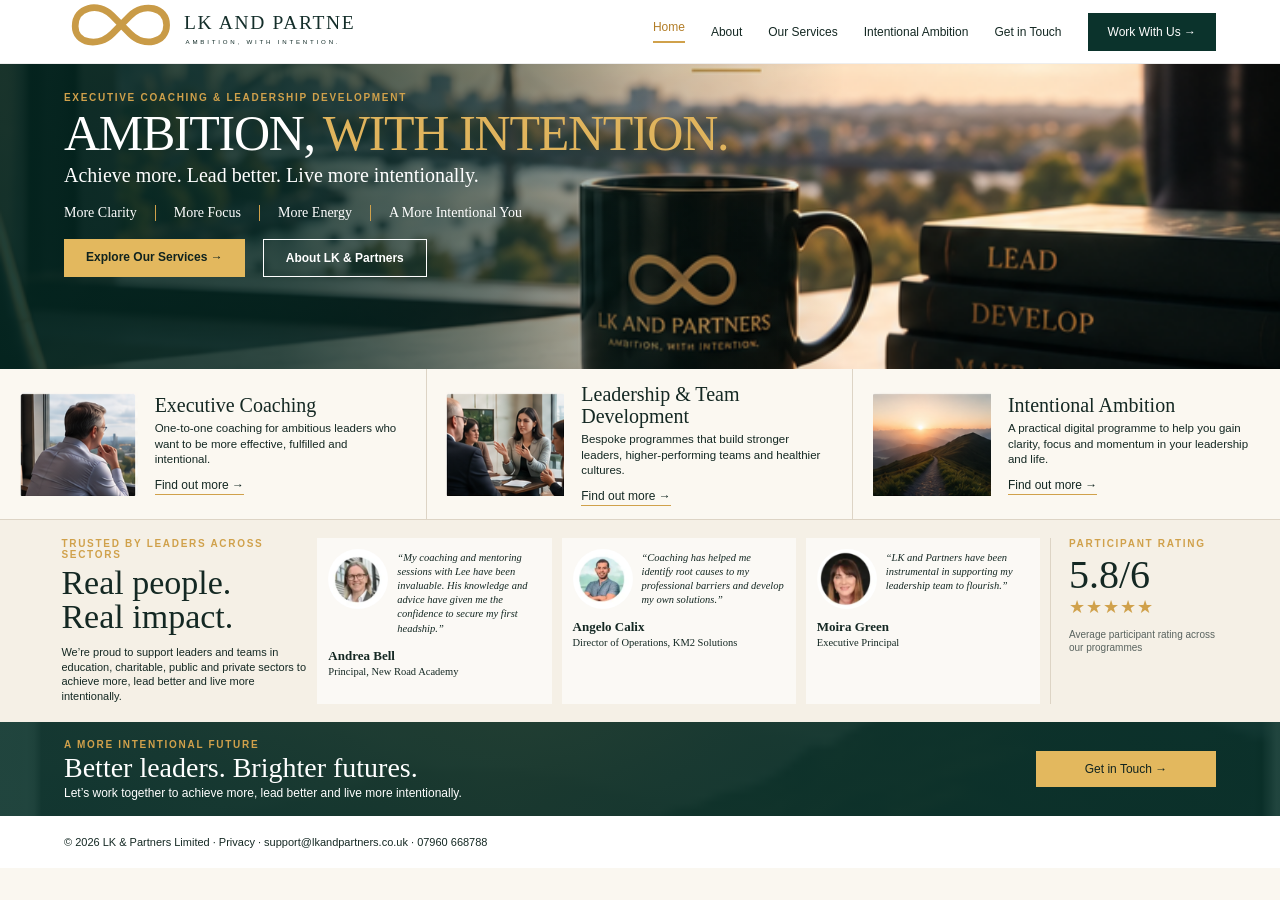
==== index.html @ c6a23cfe "Add files via upload" ====
<!doctype html><html lang="en"><head><meta charset="utf-8"><meta name="viewport" content="width=device-width,initial-scale=1"><title>LK & Partners | Executive Coaching & Leadership Development</title><meta name="description" content="Executive coaching, leadership and team development, and Intentional Ambition from LK & Partners."><link rel="stylesheet" href="home.css"></head><body>
<header class="header"><a class="logo" href="index.html"><img src="assets/logo.svg" alt="LK & Partners"></a><button class="menu" aria-label="Menu">☰</button><nav><a class="active" href="index.html">Home</a><a href="about.html">About</a><a href="services.html">Our Services</a><a href="intentional-ambition.html">Intentional Ambition</a><a href="contact.html">Get in Touch</a><a class="work" href="contact.html">Work With Us →</a></nav></header>
<main>
<section class="hero"><div class="heroShade"></div><div class="heroText"><div class="kicker">EXECUTIVE COACHING &amp; LEADERSHIP DEVELOPMENT</div><h1><span>AMBITION,</span><strong>WITH INTENTION.</strong></h1><div class="tag">Achieve more. Lead better. Live more intentionally.</div><div class="benefits"><span>More Clarity</span><span>More Focus</span><span>More Energy</span><span>A More Intentional You</span></div><div class="buttons"><a class="primary" href="services.html">Explore Our Services →</a><a class="secondary" href="about.html">About LK &amp; Partners</a></div></div></section>
<section class="services"><article><img src="assets/service-coaching.png" alt=""><div><h2>Executive Coaching</h2><p>One-to-one coaching for ambitious leaders who want to be more effective, fulfilled and intentional.</p><a href="services.html">Find out more →</a></div></article><article><img src="assets/service-team.png" alt=""><div><h2>Leadership &amp; Team Development</h2><p>Bespoke programmes that build stronger leaders, higher-performing teams and healthier cultures.</p><a href="services.html#leadership">Find out more →</a></div></article><article><img src="assets/service-ia.png" alt=""><div><h2>Intentional Ambition</h2><p>A practical digital programme to help you gain clarity, focus and momentum in your leadership and life.</p><a href="intentional-ambition.html">Find out more →</a></div></article></section>
<section class="proof"><div class="intro"><div class="kicker">TRUSTED BY LEADERS ACROSS SECTORS</div><h2>Real people.<br>Real impact.</h2><p>We’re proud to support leaders and teams in education, charitable, public and private sectors to achieve more, lead better and live more intentionally.</p></div><article class="quote"><div class="qtop"><img src="assets/andrea.png" alt="Andrea Bell"><blockquote>“My coaching and mentoring sessions with Lee have been invaluable. His knowledge and advice have given me the confidence to secure my first headship.”</blockquote></div><p><b>Andrea Bell</b><br>Principal, New Road Academy</p></article><article class="quote"><div class="qtop"><img src="assets/angelo.png" alt="Angelo Calix"><blockquote>“Coaching has helped me identify root causes to my professional barriers and develop my own solutions.”</blockquote></div><p><b>Angelo Calix</b><br>Director of Operations, KM2 Solutions</p></article><article class="quote"><div class="qtop"><img src="assets/moira.png" alt="Moira Green"><blockquote>“LK and Partners have been instrumental in supporting my leadership team to flourish.”</blockquote></div><p><b>Moira Green</b><br>Executive Principal</p></article><aside class="rating"><div class="kicker">PARTICIPANT RATING</div><div class="score">5.8/6</div><div class="stars">★★★★★</div><p>Average participant rating across our programmes</p></aside></section>
<section class="closing"><div><div class="kicker">A MORE INTENTIONAL FUTURE</div><h2>Better leaders. Brighter futures.</h2><p>Let’s work together to achieve more, lead better and live more intentionally.</p></div><a href="contact.html">Get in Touch →</a></section>
</main><footer>© 2026 LK &amp; Partners Limited · <a href="privacy.html">Privacy</a> · <a href="mailto:support@lkandpartners.co.uk">support@lkandpartners.co.uk</a> · <a href="tel:+447960668788">07960 668788</a></footer>
<script>const m=document.querySelector('.menu'),n=document.querySelector('nav');m.onclick=()=>n.classList.toggle('open')</script></body></html>
---- home.css ----
:root{--green:#0b332c;--gold:#d0a14b;--cream:#f5f0e6;--ink:#142823;--line:#ddd4c5}*{box-sizing:border-box}body{margin:0;color:var(--ink);background:#faf7f0;font-family:Arial,Helvetica,sans-serif}a{color:inherit}.header{height:64px;background:#fff;display:flex;align-items:center;padding:0 5%;justify-content:space-between;border-bottom:1px solid #eee}.logo{width:290px;display:block}.logo img{display:block;width:100%;height:auto}.header nav{display:flex;align-items:center;gap:26px;font-size:12px}.header nav a{text-decoration:none;white-space:nowrap}.header nav .active{color:#b27d27;border-bottom:2px solid var(--gold);padding-bottom:7px}.header nav .work{background:var(--green);color:white;padding:12px 20px}.menu{display:none;border:0;background:transparent;font-size:24px}.hero{height:305px;position:relative;background:url('assets/hero-office.png') center 54%/cover no-repeat;overflow:hidden}.heroShade{position:absolute;inset:0;background:linear-gradient(90deg,rgba(4,39,33,.88) 0%,rgba(4,39,33,.79) 22%,rgba(4,39,33,.54) 38%,rgba(4,39,33,.20) 52%,rgba(4,39,33,0) 66%)}.heroText{position:relative;z-index:1;color:white;padding:28px 5%;width:72%}.kicker{font-size:10px;font-weight:700;letter-spacing:1.7px;color:var(--gold)}h1,h2,.tag,.benefits{font-family:Georgia,'Times New Roman',serif}.hero h1{margin:7px 0 7px;font-weight:400;font-size:50px;line-height:.94;letter-spacing:-1.3px;white-space:nowrap}.hero h1 span{color:white}.hero h1 strong{color:#e0b45d;font-weight:400;margin-left:.16em}.tag{font-size:20px;margin-bottom:18px}.benefits{display:flex;white-space:nowrap;margin-bottom:18px;font-size:14px}.benefits span{padding:0 18px;border-right:1px solid var(--gold)}.benefits span:first-child{padding-left:0}.benefits span:last-child{border:0}.buttons{display:flex;gap:18px}.buttons a{text-decoration:none;font-size:12px;font-weight:700;padding:11px 22px}.primary{background:#e3b85e;color:#10231f}.secondary{border:1px solid white;color:white}.services{display:grid;grid-template-columns:repeat(3,1fr);background:#fbf8f1;border-bottom:1px solid var(--line)}.services article{min-height:136px;padding:15px 4.6%;display:grid;grid-template-columns:118px 1fr;gap:17px;align-items:center;border-right:1px solid var(--line)}.services article:last-child{border:0}.services img{width:118px;height:104px;object-fit:cover}.services h2{font-weight:400;font-size:20px;line-height:1.08;margin:0 0 5px}.services p{font-size:11.5px;line-height:1.35;margin:0 0 7px}.services a{font-size:12px;text-decoration:none;border-bottom:1px solid var(--gold);padding-bottom:2px}.proof{background:var(--cream);padding:18px 4.8%;display:grid;grid-template-columns:1.05fr repeat(3,1fr) .72fr;gap:10px;min-height:200px}.intro h2{font-weight:400;font-size:34px;line-height:1;margin:6px 0 11px}.intro p{font-size:11px;line-height:1.35;margin:0}.quote{background:#fff9;padding:11px}.qtop{display:grid;grid-template-columns:60px 1fr;gap:9px}.quote img{width:60px;height:60px;border-radius:50%;object-fit:cover}.quote blockquote{font-family:Georgia,serif;font-style:italic;font-size:10.5px;line-height:1.35;margin:2px 0}.quote p{font-family:Georgia,serif;font-size:10.5px;line-height:1.3;margin:10px 0 0}.quote b{font-size:13px}.rating{border-left:1px solid var(--line);padding-left:18px}.score{font-family:Georgia,serif;font-size:40px;line-height:1.05;margin-top:5px}.stars{color:var(--gold);font-size:18px;letter-spacing:1px}.rating p{font-size:10px;line-height:1.3;color:#59635f}.closing{min-height:94px;background:linear-gradient(#0b332ce8,#0b332ce8),url('assets/service-ia.png') center/cover;color:white;display:flex;align-items:center;justify-content:space-between;padding:14px 5%}.closing h2{font-weight:400;font-size:28px;margin:2px 0}.closing p{font-size:12px;margin:0}.closing>a{background:#e3b85e;color:#10231f;text-decoration:none;font-size:12px;padding:11px 26px;min-width:180px;text-align:center}footer{font-size:11px;padding:20px 5%;background:white}footer a{text-decoration:none}
@media(max-width:1050px) and (min-width:761px){.header{padding:0 3%}.logo{width:240px}.header nav{gap:13px;font-size:11px}.header nav .work{padding:10px 13px}.heroText{width:78%;padding-left:4%}.hero h1{font-size:43px}.tag{font-size:17px}.benefits{font-size:11.5px}.benefits span{padding:0 10px}.buttons a{padding:10px 16px}.services article{grid-template-columns:90px 1fr;padding:14px 2.5%}.services img{width:90px;height:90px}.services h2{font-size:18px}.proof{padding-left:3%;padding-right:3%}}
@media(max-width:760px){.header{height:74px;padding:0 5%;position:relative}.logo{width:235px}.menu{display:block}.header nav{display:none;position:absolute;top:74px;left:0;right:0;z-index:10;background:white;padding:20px;flex-direction:column;align-items:flex-start}.header nav.open{display:flex}.hero{height:auto;background:none}.hero:before{content:"";display:block;height:250px;background:url('assets/hero-office.png') center/cover}.heroShade{display:none}.heroText{width:100%;background:var(--green);padding:38px 7% 42px}.hero h1{font-size:46px;white-space:normal}.hero h1 strong{display:block;margin-left:0}.tag{font-size:19px}.benefits{display:grid;grid-template-columns:1fr 1fr;white-space:normal;gap:10px 0}.benefits span{border:0;padding:0 10px}.benefits span:nth-child(odd){padding-left:0;border-right:1px solid var(--gold)}.buttons{flex-wrap:wrap}.services,.proof{grid-template-columns:1fr}.services article{border-right:0;border-bottom:1px solid var(--line);padding:20px 6%}.proof{padding:28px 6%}.rating{border-left:0;border-top:1px solid var(--line);padding:18px 0 0}.closing{align-items:flex-start;flex-direction:column;gap:14px;padding:25px 6%}}
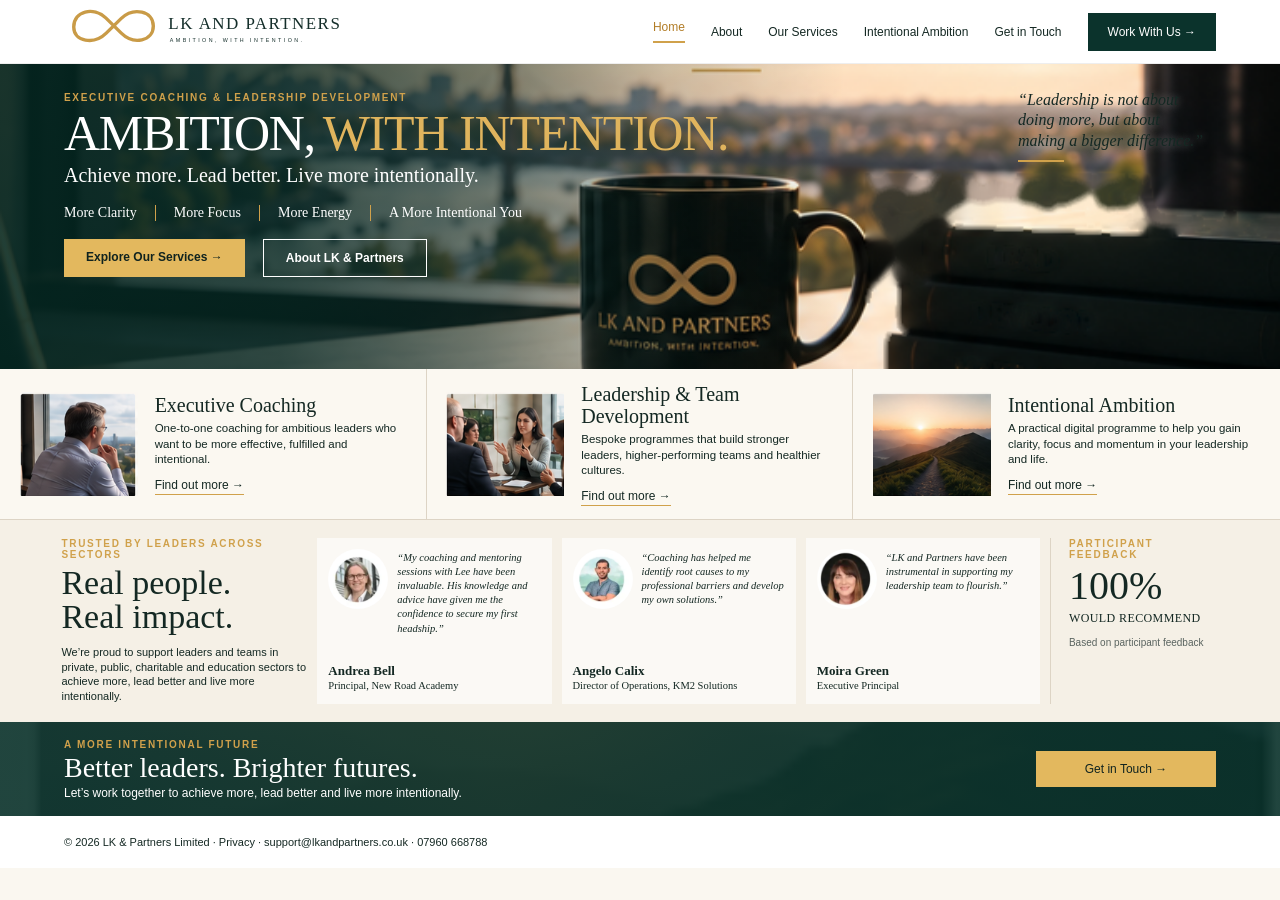
==== commit d59effff: "Add files via upload" ====
--- a/index.html
+++ b/index.html
@@ -1,9 +1,9 @@
 <!doctype html><html lang="en"><head><meta charset="utf-8"><meta name="viewport" content="width=device-width,initial-scale=1"><title>LK & Partners | Executive Coaching & Leadership Development</title><meta name="description" content="Executive coaching, leadership and team development, and Intentional Ambition from LK & Partners."><link rel="stylesheet" href="home.css"></head><body>
 <header class="header"><a class="logo" href="index.html"><img src="assets/logo.svg" alt="LK & Partners"></a><button class="menu" aria-label="Menu">☰</button><nav><a class="active" href="index.html">Home</a><a href="about.html">About</a><a href="services.html">Our Services</a><a href="intentional-ambition.html">Intentional Ambition</a><a href="contact.html">Get in Touch</a><a class="work" href="contact.html">Work With Us →</a></nav></header>
 <main>
-<section class="hero"><div class="heroShade"></div><div class="heroText"><div class="kicker">EXECUTIVE COACHING &amp; LEADERSHIP DEVELOPMENT</div><h1><span>AMBITION,</span><strong>WITH INTENTION.</strong></h1><div class="tag">Achieve more. Lead better. Live more intentionally.</div><div class="benefits"><span>More Clarity</span><span>More Focus</span><span>More Energy</span><span>A More Intentional You</span></div><div class="buttons"><a class="primary" href="services.html">Explore Our Services →</a><a class="secondary" href="about.html">About LK &amp; Partners</a></div></div></section>
+<section class="hero"><div class="heroShade"></div><div class="heroText"><div class="kicker">EXECUTIVE COACHING &amp; LEADERSHIP DEVELOPMENT</div><h1><span>AMBITION,</span><strong>WITH INTENTION.</strong></h1><div class="tag">Achieve more. Lead better. Live more intentionally.</div><div class="benefits"><span>More Clarity</span><span>More Focus</span><span>More Energy</span><span>A More Intentional You</span></div><div class="buttons"><a class="primary" href="services.html">Explore Our Services →</a><a class="secondary" href="about.html">About LK &amp; Partners</a></div></div><blockquote class="heroQuote">“Leadership is not about<br>doing more, but about<br>making a bigger difference.”</blockquote></section>
 <section class="services"><article><img src="assets/service-coaching.png" alt=""><div><h2>Executive Coaching</h2><p>One-to-one coaching for ambitious leaders who want to be more effective, fulfilled and intentional.</p><a href="services.html">Find out more →</a></div></article><article><img src="assets/service-team.png" alt=""><div><h2>Leadership &amp; Team Development</h2><p>Bespoke programmes that build stronger leaders, higher-performing teams and healthier cultures.</p><a href="services.html#leadership">Find out more →</a></div></article><article><img src="assets/service-ia.png" alt=""><div><h2>Intentional Ambition</h2><p>A practical digital programme to help you gain clarity, focus and momentum in your leadership and life.</p><a href="intentional-ambition.html">Find out more →</a></div></article></section>
-<section class="proof"><div class="intro"><div class="kicker">TRUSTED BY LEADERS ACROSS SECTORS</div><h2>Real people.<br>Real impact.</h2><p>We’re proud to support leaders and teams in education, charitable, public and private sectors to achieve more, lead better and live more intentionally.</p></div><article class="quote"><div class="qtop"><img src="assets/andrea.png" alt="Andrea Bell"><blockquote>“My coaching and mentoring sessions with Lee have been invaluable. His knowledge and advice have given me the confidence to secure my first headship.”</blockquote></div><p><b>Andrea Bell</b><br>Principal, New Road Academy</p></article><article class="quote"><div class="qtop"><img src="assets/angelo.png" alt="Angelo Calix"><blockquote>“Coaching has helped me identify root causes to my professional barriers and develop my own solutions.”</blockquote></div><p><b>Angelo Calix</b><br>Director of Operations, KM2 Solutions</p></article><article class="quote"><div class="qtop"><img src="assets/moira.png" alt="Moira Green"><blockquote>“LK and Partners have been instrumental in supporting my leadership team to flourish.”</blockquote></div><p><b>Moira Green</b><br>Executive Principal</p></article><aside class="rating"><div class="kicker">PARTICIPANT RATING</div><div class="score">5.8/6</div><div class="stars">★★★★★</div><p>Average participant rating across our programmes</p></aside></section>
+<section class="proof"><div class="intro"><div class="kicker">TRUSTED BY LEADERS ACROSS SECTORS</div><h2>Real people.<br>Real impact.</h2><p>We’re proud to support leaders and teams in private, public, charitable and education sectors to achieve more, lead better and live more intentionally.</p></div><article class="quote"><div class="qtop"><img src="assets/andrea.png" alt="Andrea Bell"><blockquote>“My coaching and mentoring sessions with Lee have been invaluable. His knowledge and advice have given me the confidence to secure my first headship.”</blockquote></div><p><b>Andrea Bell</b><br>Principal, New Road Academy</p></article><article class="quote"><div class="qtop"><img src="assets/angelo.png" alt="Angelo Calix"><blockquote>“Coaching has helped me identify root causes to my professional barriers and develop my own solutions.”</blockquote></div><p><b>Angelo Calix</b><br>Director of Operations, KM2 Solutions</p></article><article class="quote"><div class="qtop"><img src="assets/moira.png" alt="Moira Green"><blockquote>“LK and Partners have been instrumental in supporting my leadership team to flourish.”</blockquote></div><p><b>Moira Green</b><br>Executive Principal</p></article><aside class="rating"><div class="kicker">PARTICIPANT FEEDBACK</div><div class="score">100%</div><div class="recommend">WOULD RECOMMEND</div><p>Based on participant feedback</p></aside></section>
 <section class="closing"><div><div class="kicker">A MORE INTENTIONAL FUTURE</div><h2>Better leaders. Brighter futures.</h2><p>Let’s work together to achieve more, lead better and live more intentionally.</p></div><a href="contact.html">Get in Touch →</a></section>
 </main><footer>© 2026 LK &amp; Partners Limited · <a href="privacy.html">Privacy</a> · <a href="mailto:support@lkandpartners.co.uk">support@lkandpartners.co.uk</a> · <a href="tel:+447960668788">07960 668788</a></footer>
 <script>const m=document.querySelector('.menu'),n=document.querySelector('nav');m.onclick=()=>n.classList.toggle('open')</script></body></html>
--- a/home.css
+++ b/home.css
@@ -1,3 +1,3 @@
-:root{--green:#0b332c;--gold:#d0a14b;--cream:#f5f0e6;--ink:#142823;--line:#ddd4c5}*{box-sizing:border-box}body{margin:0;color:var(--ink);background:#faf7f0;font-family:Arial,Helvetica,sans-serif}a{color:inherit}.header{height:64px;background:#fff;display:flex;align-items:center;padding:0 5%;justify-content:space-between;border-bottom:1px solid #eee}.logo{width:290px;display:block}.logo img{display:block;width:100%;height:auto}.header nav{display:flex;align-items:center;gap:26px;font-size:12px}.header nav a{text-decoration:none;white-space:nowrap}.header nav .active{color:#b27d27;border-bottom:2px solid var(--gold);padding-bottom:7px}.header nav .work{background:var(--green);color:white;padding:12px 20px}.menu{display:none;border:0;background:transparent;font-size:24px}.hero{height:305px;position:relative;background:url('assets/hero-office.png') center 54%/cover no-repeat;overflow:hidden}.heroShade{position:absolute;inset:0;background:linear-gradient(90deg,rgba(4,39,33,.88) 0%,rgba(4,39,33,.79) 22%,rgba(4,39,33,.54) 38%,rgba(4,39,33,.20) 52%,rgba(4,39,33,0) 66%)}.heroText{position:relative;z-index:1;color:white;padding:28px 5%;width:72%}.kicker{font-size:10px;font-weight:700;letter-spacing:1.7px;color:var(--gold)}h1,h2,.tag,.benefits{font-family:Georgia,'Times New Roman',serif}.hero h1{margin:7px 0 7px;font-weight:400;font-size:50px;line-height:.94;letter-spacing:-1.3px;white-space:nowrap}.hero h1 span{color:white}.hero h1 strong{color:#e0b45d;font-weight:400;margin-left:.16em}.tag{font-size:20px;margin-bottom:18px}.benefits{display:flex;white-space:nowrap;margin-bottom:18px;font-size:14px}.benefits span{padding:0 18px;border-right:1px solid var(--gold)}.benefits span:first-child{padding-left:0}.benefits span:last-child{border:0}.buttons{display:flex;gap:18px}.buttons a{text-decoration:none;font-size:12px;font-weight:700;padding:11px 22px}.primary{background:#e3b85e;color:#10231f}.secondary{border:1px solid white;color:white}.services{display:grid;grid-template-columns:repeat(3,1fr);background:#fbf8f1;border-bottom:1px solid var(--line)}.services article{min-height:136px;padding:15px 4.6%;display:grid;grid-template-columns:118px 1fr;gap:17px;align-items:center;border-right:1px solid var(--line)}.services article:last-child{border:0}.services img{width:118px;height:104px;object-fit:cover}.services h2{font-weight:400;font-size:20px;line-height:1.08;margin:0 0 5px}.services p{font-size:11.5px;line-height:1.35;margin:0 0 7px}.services a{font-size:12px;text-decoration:none;border-bottom:1px solid var(--gold);padding-bottom:2px}.proof{background:var(--cream);padding:18px 4.8%;display:grid;grid-template-columns:1.05fr repeat(3,1fr) .72fr;gap:10px;min-height:200px}.intro h2{font-weight:400;font-size:34px;line-height:1;margin:6px 0 11px}.intro p{font-size:11px;line-height:1.35;margin:0}.quote{background:#fff9;padding:11px}.qtop{display:grid;grid-template-columns:60px 1fr;gap:9px}.quote img{width:60px;height:60px;border-radius:50%;object-fit:cover}.quote blockquote{font-family:Georgia,serif;font-style:italic;font-size:10.5px;line-height:1.35;margin:2px 0}.quote p{font-family:Georgia,serif;font-size:10.5px;line-height:1.3;margin:10px 0 0}.quote b{font-size:13px}.rating{border-left:1px solid var(--line);padding-left:18px}.score{font-family:Georgia,serif;font-size:40px;line-height:1.05;margin-top:5px}.stars{color:var(--gold);font-size:18px;letter-spacing:1px}.rating p{font-size:10px;line-height:1.3;color:#59635f}.closing{min-height:94px;background:linear-gradient(#0b332ce8,#0b332ce8),url('assets/service-ia.png') center/cover;color:white;display:flex;align-items:center;justify-content:space-between;padding:14px 5%}.closing h2{font-weight:400;font-size:28px;margin:2px 0}.closing p{font-size:12px;margin:0}.closing>a{background:#e3b85e;color:#10231f;text-decoration:none;font-size:12px;padding:11px 26px;min-width:180px;text-align:center}footer{font-size:11px;padding:20px 5%;background:white}footer a{text-decoration:none}
-@media(max-width:1050px) and (min-width:761px){.header{padding:0 3%}.logo{width:240px}.header nav{gap:13px;font-size:11px}.header nav .work{padding:10px 13px}.heroText{width:78%;padding-left:4%}.hero h1{font-size:43px}.tag{font-size:17px}.benefits{font-size:11.5px}.benefits span{padding:0 10px}.buttons a{padding:10px 16px}.services article{grid-template-columns:90px 1fr;padding:14px 2.5%}.services img{width:90px;height:90px}.services h2{font-size:18px}.proof{padding-left:3%;padding-right:3%}}
-@media(max-width:760px){.header{height:74px;padding:0 5%;position:relative}.logo{width:235px}.menu{display:block}.header nav{display:none;position:absolute;top:74px;left:0;right:0;z-index:10;background:white;padding:20px;flex-direction:column;align-items:flex-start}.header nav.open{display:flex}.hero{height:auto;background:none}.hero:before{content:"";display:block;height:250px;background:url('assets/hero-office.png') center/cover}.heroShade{display:none}.heroText{width:100%;background:var(--green);padding:38px 7% 42px}.hero h1{font-size:46px;white-space:normal}.hero h1 strong{display:block;margin-left:0}.tag{font-size:19px}.benefits{display:grid;grid-template-columns:1fr 1fr;white-space:normal;gap:10px 0}.benefits span{border:0;padding:0 10px}.benefits span:nth-child(odd){padding-left:0;border-right:1px solid var(--gold)}.buttons{flex-wrap:wrap}.services,.proof{grid-template-columns:1fr}.services article{border-right:0;border-bottom:1px solid var(--line);padding:20px 6%}.proof{padding:28px 6%}.rating{border-left:0;border-top:1px solid var(--line);padding:18px 0 0}.closing{align-items:flex-start;flex-direction:column;gap:14px;padding:25px 6%}}
+:root{--green:#0b332c;--gold:#d0a14b;--cream:#f5f0e6;--ink:#142823;--line:#ddd4c5}*{box-sizing:border-box}body{margin:0;color:var(--ink);background:#faf7f0;font-family:Arial,Helvetica,sans-serif}a{color:inherit}.header{height:64px;background:#fff;display:flex;align-items:center;padding:0 5%;justify-content:space-between;border-bottom:1px solid #eee}.logo{width:330px;display:block;overflow:visible}.logo img{display:block;width:100%;height:auto}.header nav{display:flex;align-items:center;gap:26px;font-size:12px}.header nav a{text-decoration:none;white-space:nowrap}.header nav .active{color:#b27d27;border-bottom:2px solid var(--gold);padding-bottom:7px}.header nav .work{background:var(--green);color:white;padding:12px 20px}.menu{display:none;border:0;background:transparent;font-size:24px}.hero{height:305px;position:relative;background:url('assets/hero-office.png') center 54%/cover no-repeat;overflow:hidden}.heroShade{position:absolute;inset:0;background:linear-gradient(90deg,rgba(4,39,33,.88) 0%,rgba(4,39,33,.79) 22%,rgba(4,39,33,.54) 38%,rgba(4,39,33,.20) 52%,rgba(4,39,33,0) 66%)}.heroText{position:relative;z-index:2;color:white;padding:28px 5%;width:72%}.heroQuote{position:absolute;z-index:2;right:6%;top:26px;margin:0;color:#142823;font-family:Georgia,'Times New Roman',serif;font-style:italic;font-size:16px;line-height:1.28;text-align:left;text-shadow:0 1px 10px rgba(255,255,255,.5)}.heroQuote:after{content:"";display:block;width:46px;border-bottom:2px solid var(--gold);margin-top:9px}.kicker{font-size:10px;font-weight:700;letter-spacing:1.7px;color:var(--gold)}h1,h2,.tag,.benefits{font-family:Georgia,'Times New Roman',serif}.hero h1{margin:7px 0 7px;font-weight:400;font-size:50px;line-height:.94;letter-spacing:-1.3px;white-space:nowrap}.hero h1 span{color:white}.hero h1 strong{color:#e0b45d;font-weight:400;margin-left:.16em}.tag{font-size:20px;margin-bottom:18px}.benefits{display:flex;white-space:nowrap;margin-bottom:18px;font-size:14px}.benefits span{padding:0 18px;border-right:1px solid var(--gold)}.benefits span:first-child{padding-left:0}.benefits span:last-child{border:0}.buttons{display:flex;gap:18px}.buttons a{text-decoration:none;font-size:12px;font-weight:700;padding:11px 22px}.primary{background:#e3b85e;color:#10231f}.secondary{border:1px solid white;color:white}.services{display:grid;grid-template-columns:repeat(3,1fr);background:#fbf8f1;border-bottom:1px solid var(--line)}.services article{min-height:136px;padding:15px 4.6%;display:grid;grid-template-columns:118px 1fr;gap:17px;align-items:center;border-right:1px solid var(--line)}.services article:last-child{border:0}.services img{width:118px;height:104px;object-fit:cover}.services h2{font-weight:400;font-size:20px;line-height:1.08;margin:0 0 5px}.services p{font-size:11.5px;line-height:1.35;margin:0 0 7px}.services a{font-size:12px;text-decoration:none;border-bottom:1px solid var(--gold);padding-bottom:2px}.proof{background:var(--cream);padding:18px 4.8%;display:grid;grid-template-columns:1.05fr repeat(3,1fr) .72fr;gap:10px;min-height:200px}.intro h2{font-weight:400;font-size:34px;line-height:1;margin:6px 0 11px}.intro p{font-size:11px;line-height:1.35;margin:0}.quote{background:#fff9;padding:11px;display:flex;flex-direction:column;height:100%}.qtop{display:grid;grid-template-columns:60px 1fr;gap:9px}.quote img{width:60px;height:60px;border-radius:50%;object-fit:cover}.quote blockquote{font-family:Georgia,serif;font-style:italic;font-size:10.5px;line-height:1.35;margin:2px 0}.quote p{font-family:Georgia,serif;font-size:10.5px;line-height:1.3;margin:auto 0 0;padding-top:10px}.quote b{font-size:13px}.rating{border-left:1px solid var(--line);padding-left:18px}.score{font-family:Georgia,serif;font-size:40px;line-height:1.05;margin-top:5px}.recommend{font-family:Georgia,serif;font-size:12px;letter-spacing:.4px;margin-top:4px}.rating p{font-size:10px;line-height:1.3;color:#59635f}.closing{min-height:94px;background:linear-gradient(#0b332ce8,#0b332ce8),url('assets/service-ia.png') center/cover;color:white;display:flex;align-items:center;justify-content:space-between;padding:14px 5%}.closing h2{font-weight:400;font-size:28px;margin:2px 0}.closing p{font-size:12px;margin:0}.closing>a{background:#e3b85e;color:#10231f;text-decoration:none;font-size:12px;padding:11px 26px;min-width:180px;text-align:center}footer{font-size:11px;padding:20px 5%;background:white}footer a{text-decoration:none}
+@media(max-width:1050px) and (min-width:761px){.header{padding:0 3%}.logo{width:270px}.header nav{gap:13px;font-size:11px}.header nav .work{padding:10px 13px}.heroText{width:78%;padding-left:4%}.heroQuote{right:3%;font-size:14px}.hero h1{font-size:43px}.tag{font-size:17px}.benefits{font-size:11.5px}.benefits span{padding:0 10px}.buttons a{padding:10px 16px}.services article{grid-template-columns:90px 1fr;padding:14px 2.5%}.services img{width:90px;height:90px}.services h2{font-size:18px}.proof{padding-left:3%;padding-right:3%}}
+@media(max-width:760px){.header{height:74px;padding:0 5%;position:relative}.logo{width:235px}.menu{display:block}.header nav{display:none;position:absolute;top:74px;left:0;right:0;z-index:10;background:white;padding:20px;flex-direction:column;align-items:flex-start}.header nav.open{display:flex}.hero{height:auto;background:none}.hero:before{content:"";display:block;height:250px;background:url('assets/hero-office.png') center/cover}.heroShade{display:none}.heroQuote{display:none}.heroText{width:100%;background:var(--green);padding:38px 7% 42px}.hero h1{font-size:46px;white-space:normal}.hero h1 strong{display:block;margin-left:0}.tag{font-size:19px}.benefits{display:grid;grid-template-columns:1fr 1fr;white-space:normal;gap:10px 0}.benefits span{border:0;padding:0 10px}.benefits span:nth-child(odd){padding-left:0;border-right:1px solid var(--gold)}.buttons{flex-wrap:wrap}.services,.proof{grid-template-columns:1fr}.services article{border-right:0;border-bottom:1px solid var(--line);padding:20px 6%}.proof{padding:28px 6%}.rating{border-left:0;border-top:1px solid var(--line);padding:18px 0 0}.closing{align-items:flex-start;flex-direction:column;gap:14px;padding:25px 6%}}
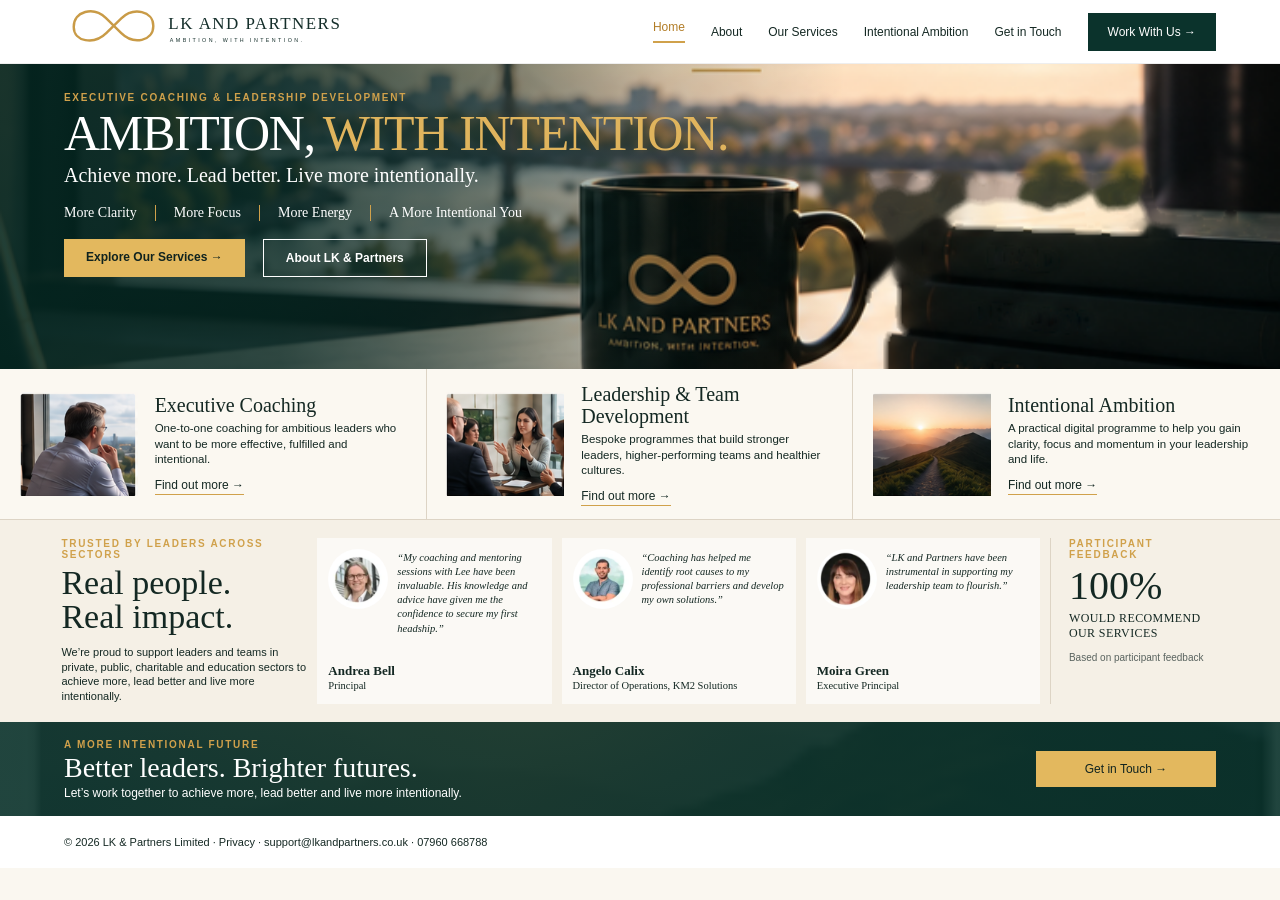
==== commit b6071755: "Add files via upload" ====
--- a/index.html
+++ b/index.html
@@ -1,9 +1,9 @@
 <!doctype html><html lang="en"><head><meta charset="utf-8"><meta name="viewport" content="width=device-width,initial-scale=1"><title>LK & Partners | Executive Coaching & Leadership Development</title><meta name="description" content="Executive coaching, leadership and team development, and Intentional Ambition from LK & Partners."><link rel="stylesheet" href="home.css"></head><body>
 <header class="header"><a class="logo" href="index.html"><img src="assets/logo.svg" alt="LK & Partners"></a><button class="menu" aria-label="Menu">☰</button><nav><a class="active" href="index.html">Home</a><a href="about.html">About</a><a href="services.html">Our Services</a><a href="intentional-ambition.html">Intentional Ambition</a><a href="contact.html">Get in Touch</a><a class="work" href="contact.html">Work With Us →</a></nav></header>
 <main>
-<section class="hero"><div class="heroShade"></div><div class="heroText"><div class="kicker">EXECUTIVE COACHING &amp; LEADERSHIP DEVELOPMENT</div><h1><span>AMBITION,</span><strong>WITH INTENTION.</strong></h1><div class="tag">Achieve more. Lead better. Live more intentionally.</div><div class="benefits"><span>More Clarity</span><span>More Focus</span><span>More Energy</span><span>A More Intentional You</span></div><div class="buttons"><a class="primary" href="services.html">Explore Our Services →</a><a class="secondary" href="about.html">About LK &amp; Partners</a></div></div><blockquote class="heroQuote">“Leadership is not about<br>doing more, but about<br>making a bigger difference.”</blockquote></section>
+<section class="hero"><div class="heroShade"></div><div class="heroText"><div class="kicker">EXECUTIVE COACHING &amp; LEADERSHIP DEVELOPMENT</div><h1><span>AMBITION,</span><strong>WITH INTENTION.</strong></h1><div class="tag">Achieve more. Lead better. Live more intentionally.</div><div class="benefits"><span>More Clarity</span><span>More Focus</span><span>More Energy</span><span>A More Intentional You</span></div><div class="buttons"><a class="primary" href="services.html">Explore Our Services →</a><a class="secondary" href="about.html">About LK &amp; Partners</a></div></div></section>
 <section class="services"><article><img src="assets/service-coaching.png" alt=""><div><h2>Executive Coaching</h2><p>One-to-one coaching for ambitious leaders who want to be more effective, fulfilled and intentional.</p><a href="services.html">Find out more →</a></div></article><article><img src="assets/service-team.png" alt=""><div><h2>Leadership &amp; Team Development</h2><p>Bespoke programmes that build stronger leaders, higher-performing teams and healthier cultures.</p><a href="services.html#leadership">Find out more →</a></div></article><article><img src="assets/service-ia.png" alt=""><div><h2>Intentional Ambition</h2><p>A practical digital programme to help you gain clarity, focus and momentum in your leadership and life.</p><a href="intentional-ambition.html">Find out more →</a></div></article></section>
-<section class="proof"><div class="intro"><div class="kicker">TRUSTED BY LEADERS ACROSS SECTORS</div><h2>Real people.<br>Real impact.</h2><p>We’re proud to support leaders and teams in private, public, charitable and education sectors to achieve more, lead better and live more intentionally.</p></div><article class="quote"><div class="qtop"><img src="assets/andrea.png" alt="Andrea Bell"><blockquote>“My coaching and mentoring sessions with Lee have been invaluable. His knowledge and advice have given me the confidence to secure my first headship.”</blockquote></div><p><b>Andrea Bell</b><br>Principal, New Road Academy</p></article><article class="quote"><div class="qtop"><img src="assets/angelo.png" alt="Angelo Calix"><blockquote>“Coaching has helped me identify root causes to my professional barriers and develop my own solutions.”</blockquote></div><p><b>Angelo Calix</b><br>Director of Operations, KM2 Solutions</p></article><article class="quote"><div class="qtop"><img src="assets/moira.png" alt="Moira Green"><blockquote>“LK and Partners have been instrumental in supporting my leadership team to flourish.”</blockquote></div><p><b>Moira Green</b><br>Executive Principal</p></article><aside class="rating"><div class="kicker">PARTICIPANT FEEDBACK</div><div class="score">100%</div><div class="recommend">WOULD RECOMMEND</div><p>Based on participant feedback</p></aside></section>
+<section class="proof"><div class="intro"><div class="kicker">TRUSTED BY LEADERS ACROSS SECTORS</div><h2>Real people.<br>Real impact.</h2><p>We’re proud to support leaders and teams in private, public, charitable and education sectors to achieve more, lead better and live more intentionally.</p></div><article class="quote"><div class="qtop"><img src="assets/andrea.png" alt="Andrea Bell"><blockquote>“My coaching and mentoring sessions with Lee have been invaluable. His knowledge and advice have given me the confidence to secure my first headship.”</blockquote></div><p><b>Andrea Bell</b><br>Principal</p></article><article class="quote"><div class="qtop"><img src="assets/angelo.png" alt="Angelo Calix"><blockquote>“Coaching has helped me identify root causes to my professional barriers and develop my own solutions.”</blockquote></div><p><b>Angelo Calix</b><br>Director of Operations, KM2 Solutions</p></article><article class="quote"><div class="qtop"><img src="assets/moira.png" alt="Moira Green"><blockquote>“LK and Partners have been instrumental in supporting my leadership team to flourish.”</blockquote></div><p><b>Moira Green</b><br>Executive Principal</p></article><aside class="rating"><div class="kicker">PARTICIPANT FEEDBACK</div><div class="score">100%</div><div class="recommend">WOULD RECOMMEND OUR SERVICES</div><p>Based on participant feedback</p></aside></section>
 <section class="closing"><div><div class="kicker">A MORE INTENTIONAL FUTURE</div><h2>Better leaders. Brighter futures.</h2><p>Let’s work together to achieve more, lead better and live more intentionally.</p></div><a href="contact.html">Get in Touch →</a></section>
 </main><footer>© 2026 LK &amp; Partners Limited · <a href="privacy.html">Privacy</a> · <a href="mailto:support@lkandpartners.co.uk">support@lkandpartners.co.uk</a> · <a href="tel:+447960668788">07960 668788</a></footer>
 <script>const m=document.querySelector('.menu'),n=document.querySelector('nav');m.onclick=()=>n.classList.toggle('open')</script></body></html>
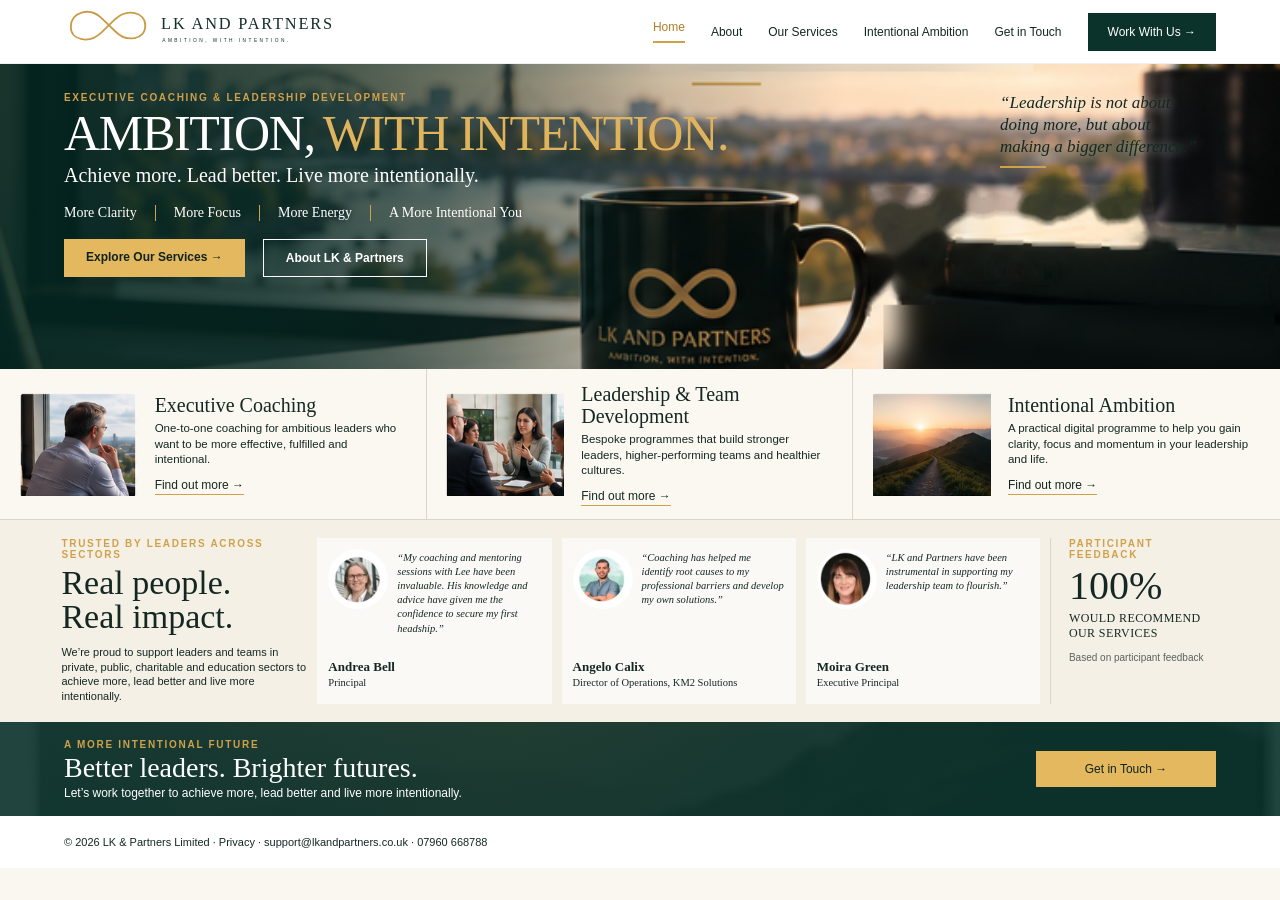
==== commit 5ec6c78a: "Add files via upload" ====
--- a/index.html
+++ b/index.html
@@ -1,7 +1,7 @@
-<!doctype html><html lang="en"><head><meta charset="utf-8"><meta name="viewport" content="width=device-width,initial-scale=1"><title>LK & Partners | Executive Coaching & Leadership Development</title><meta name="description" content="Executive coaching, leadership and team development, and Intentional Ambition from LK & Partners."><link rel="stylesheet" href="home.css"></head><body>
+<!doctype html><html lang="en"><head><meta charset="utf-8"><meta name="viewport" content="width=device-width,initial-scale=1"><title>LK & Partners | Executive Coaching & Leadership Development</title><meta name="description" content="Executive coaching, leadership and team development, and Intentional Ambition from LK & Partners."><link rel="stylesheet" href="home.css?v=6.1"></head><body>
 <header class="header"><a class="logo" href="index.html"><img src="assets/logo.svg" alt="LK & Partners"></a><button class="menu" aria-label="Menu">☰</button><nav><a class="active" href="index.html">Home</a><a href="about.html">About</a><a href="services.html">Our Services</a><a href="intentional-ambition.html">Intentional Ambition</a><a href="contact.html">Get in Touch</a><a class="work" href="contact.html">Work With Us →</a></nav></header>
 <main>
-<section class="hero"><div class="heroShade"></div><div class="heroText"><div class="kicker">EXECUTIVE COACHING &amp; LEADERSHIP DEVELOPMENT</div><h1><span>AMBITION,</span><strong>WITH INTENTION.</strong></h1><div class="tag">Achieve more. Lead better. Live more intentionally.</div><div class="benefits"><span>More Clarity</span><span>More Focus</span><span>More Energy</span><span>A More Intentional You</span></div><div class="buttons"><a class="primary" href="services.html">Explore Our Services →</a><a class="secondary" href="about.html">About LK &amp; Partners</a></div></div></section>
+<section class="hero"><div class="heroShade"></div><blockquote class="heroQuote">“Leadership is not about<br>doing more, but about<br>making a bigger difference.”</blockquote><div class="heroText"><div class="kicker">EXECUTIVE COACHING &amp; LEADERSHIP DEVELOPMENT</div><h1><span>AMBITION,</span><strong>WITH INTENTION.</strong></h1><div class="tag">Achieve more. Lead better. Live more intentionally.</div><div class="benefits"><span>More Clarity</span><span>More Focus</span><span>More Energy</span><span>A More Intentional You</span></div><div class="buttons"><a class="primary" href="services.html">Explore Our Services →</a><a class="secondary" href="about.html">About LK &amp; Partners</a></div></div></section>
 <section class="services"><article><img src="assets/service-coaching.png" alt=""><div><h2>Executive Coaching</h2><p>One-to-one coaching for ambitious leaders who want to be more effective, fulfilled and intentional.</p><a href="services.html">Find out more →</a></div></article><article><img src="assets/service-team.png" alt=""><div><h2>Leadership &amp; Team Development</h2><p>Bespoke programmes that build stronger leaders, higher-performing teams and healthier cultures.</p><a href="services.html#leadership">Find out more →</a></div></article><article><img src="assets/service-ia.png" alt=""><div><h2>Intentional Ambition</h2><p>A practical digital programme to help you gain clarity, focus and momentum in your leadership and life.</p><a href="intentional-ambition.html">Find out more →</a></div></article></section>
 <section class="proof"><div class="intro"><div class="kicker">TRUSTED BY LEADERS ACROSS SECTORS</div><h2>Real people.<br>Real impact.</h2><p>We’re proud to support leaders and teams in private, public, charitable and education sectors to achieve more, lead better and live more intentionally.</p></div><article class="quote"><div class="qtop"><img src="assets/andrea.png" alt="Andrea Bell"><blockquote>“My coaching and mentoring sessions with Lee have been invaluable. His knowledge and advice have given me the confidence to secure my first headship.”</blockquote></div><p><b>Andrea Bell</b><br>Principal</p></article><article class="quote"><div class="qtop"><img src="assets/angelo.png" alt="Angelo Calix"><blockquote>“Coaching has helped me identify root causes to my professional barriers and develop my own solutions.”</blockquote></div><p><b>Angelo Calix</b><br>Director of Operations, KM2 Solutions</p></article><article class="quote"><div class="qtop"><img src="assets/moira.png" alt="Moira Green"><blockquote>“LK and Partners have been instrumental in supporting my leadership team to flourish.”</blockquote></div><p><b>Moira Green</b><br>Executive Principal</p></article><aside class="rating"><div class="kicker">PARTICIPANT FEEDBACK</div><div class="score">100%</div><div class="recommend">WOULD RECOMMEND OUR SERVICES</div><p>Based on participant feedback</p></aside></section>
 <section class="closing"><div><div class="kicker">A MORE INTENTIONAL FUTURE</div><h2>Better leaders. Brighter futures.</h2><p>Let’s work together to achieve more, lead better and live more intentionally.</p></div><a href="contact.html">Get in Touch →</a></section>
--- a/home.css
+++ b/home.css
@@ -1,3 +1,11 @@
 :root{--green:#0b332c;--gold:#d0a14b;--cream:#f5f0e6;--ink:#142823;--line:#ddd4c5}*{box-sizing:border-box}body{margin:0;color:var(--ink);background:#faf7f0;font-family:Arial,Helvetica,sans-serif}a{color:inherit}.header{height:64px;background:#fff;display:flex;align-items:center;padding:0 5%;justify-content:space-between;border-bottom:1px solid #eee}.logo{width:330px;display:block;overflow:visible}.logo img{display:block;width:100%;height:auto}.header nav{display:flex;align-items:center;gap:26px;font-size:12px}.header nav a{text-decoration:none;white-space:nowrap}.header nav .active{color:#b27d27;border-bottom:2px solid var(--gold);padding-bottom:7px}.header nav .work{background:var(--green);color:white;padding:12px 20px}.menu{display:none;border:0;background:transparent;font-size:24px}.hero{height:305px;position:relative;background:url('assets/hero-office.png') center 54%/cover no-repeat;overflow:hidden}.heroShade{position:absolute;inset:0;background:linear-gradient(90deg,rgba(4,39,33,.88) 0%,rgba(4,39,33,.79) 22%,rgba(4,39,33,.54) 38%,rgba(4,39,33,.20) 52%,rgba(4,39,33,0) 66%)}.heroText{position:relative;z-index:2;color:white;padding:28px 5%;width:72%}.heroQuote{position:absolute;z-index:2;right:6%;top:26px;margin:0;color:#142823;font-family:Georgia,'Times New Roman',serif;font-style:italic;font-size:16px;line-height:1.28;text-align:left;text-shadow:0 1px 10px rgba(255,255,255,.5)}.heroQuote:after{content:"";display:block;width:46px;border-bottom:2px solid var(--gold);margin-top:9px}.kicker{font-size:10px;font-weight:700;letter-spacing:1.7px;color:var(--gold)}h1,h2,.tag,.benefits{font-family:Georgia,'Times New Roman',serif}.hero h1{margin:7px 0 7px;font-weight:400;font-size:50px;line-height:.94;letter-spacing:-1.3px;white-space:nowrap}.hero h1 span{color:white}.hero h1 strong{color:#e0b45d;font-weight:400;margin-left:.16em}.tag{font-size:20px;margin-bottom:18px}.benefits{display:flex;white-space:nowrap;margin-bottom:18px;font-size:14px}.benefits span{padding:0 18px;border-right:1px solid var(--gold)}.benefits span:first-child{padding-left:0}.benefits span:last-child{border:0}.buttons{display:flex;gap:18px}.buttons a{text-decoration:none;font-size:12px;font-weight:700;padding:11px 22px}.primary{background:#e3b85e;color:#10231f}.secondary{border:1px solid white;color:white}.services{display:grid;grid-template-columns:repeat(3,1fr);background:#fbf8f1;border-bottom:1px solid var(--line)}.services article{min-height:136px;padding:15px 4.6%;display:grid;grid-template-columns:118px 1fr;gap:17px;align-items:center;border-right:1px solid var(--line)}.services article:last-child{border:0}.services img{width:118px;height:104px;object-fit:cover}.services h2{font-weight:400;font-size:20px;line-height:1.08;margin:0 0 5px}.services p{font-size:11.5px;line-height:1.35;margin:0 0 7px}.services a{font-size:12px;text-decoration:none;border-bottom:1px solid var(--gold);padding-bottom:2px}.proof{background:var(--cream);padding:18px 4.8%;display:grid;grid-template-columns:1.05fr repeat(3,1fr) .72fr;gap:10px;min-height:200px}.intro h2{font-weight:400;font-size:34px;line-height:1;margin:6px 0 11px}.intro p{font-size:11px;line-height:1.35;margin:0}.quote{background:#fff9;padding:11px;display:flex;flex-direction:column;height:100%}.qtop{display:grid;grid-template-columns:60px 1fr;gap:9px}.quote img{width:60px;height:60px;border-radius:50%;object-fit:cover}.quote blockquote{font-family:Georgia,serif;font-style:italic;font-size:10.5px;line-height:1.35;margin:2px 0}.quote p{font-family:Georgia,serif;font-size:10.5px;line-height:1.3;margin:auto 0 0;padding-top:10px}.quote b{font-size:13px}.rating{border-left:1px solid var(--line);padding-left:18px}.score{font-family:Georgia,serif;font-size:40px;line-height:1.05;margin-top:5px}.recommend{font-family:Georgia,serif;font-size:12px;letter-spacing:.4px;margin-top:4px}.rating p{font-size:10px;line-height:1.3;color:#59635f}.closing{min-height:94px;background:linear-gradient(#0b332ce8,#0b332ce8),url('assets/service-ia.png') center/cover;color:white;display:flex;align-items:center;justify-content:space-between;padding:14px 5%}.closing h2{font-weight:400;font-size:28px;margin:2px 0}.closing p{font-size:12px;margin:0}.closing>a{background:#e3b85e;color:#10231f;text-decoration:none;font-size:12px;padding:11px 26px;min-width:180px;text-align:center}footer{font-size:11px;padding:20px 5%;background:white}footer a{text-decoration:none}
 @media(max-width:1050px) and (min-width:761px){.header{padding:0 3%}.logo{width:270px}.header nav{gap:13px;font-size:11px}.header nav .work{padding:10px 13px}.heroText{width:78%;padding-left:4%}.heroQuote{right:3%;font-size:14px}.hero h1{font-size:43px}.tag{font-size:17px}.benefits{font-size:11.5px}.benefits span{padding:0 10px}.buttons a{padding:10px 16px}.services article{grid-template-columns:90px 1fr;padding:14px 2.5%}.services img{width:90px;height:90px}.services h2{font-size:18px}.proof{padding-left:3%;padding-right:3%}}
 @media(max-width:760px){.header{height:74px;padding:0 5%;position:relative}.logo{width:235px}.menu{display:block}.header nav{display:none;position:absolute;top:74px;left:0;right:0;z-index:10;background:white;padding:20px;flex-direction:column;align-items:flex-start}.header nav.open{display:flex}.hero{height:auto;background:none}.hero:before{content:"";display:block;height:250px;background:url('assets/hero-office.png') center/cover}.heroShade{display:none}.heroQuote{display:none}.heroText{width:100%;background:var(--green);padding:38px 7% 42px}.hero h1{font-size:46px;white-space:normal}.hero h1 strong{display:block;margin-left:0}.tag{font-size:19px}.benefits{display:grid;grid-template-columns:1fr 1fr;white-space:normal;gap:10px 0}.benefits span{border:0;padding:0 10px}.benefits span:nth-child(odd){padding-left:0;border-right:1px solid var(--gold)}.buttons{flex-wrap:wrap}.services,.proof{grid-template-columns:1fr}.services article{border-right:0;border-bottom:1px solid var(--line);padding:20px 6%}.proof{padding:28px 6%}.rating{border-left:0;border-top:1px solid var(--line);padding:18px 0 0}.closing{align-items:flex-start;flex-direction:column;gap:14px;padding:25px 6%}}
+/* V6 verified refinements */
+.logo{width:350px;max-width:31vw;overflow:visible;flex:0 0 auto}
+.logo img{width:100%;max-width:100%;overflow:visible}
+.hero{background-position:center 50%}
+.heroQuote{display:block;right:6.5%;top:28px;font-size:17px;line-height:1.28;color:#142823;text-shadow:0 1px 12px rgba(255,255,255,.75)}
+.quote{display:grid;grid-template-rows:1fr auto}
+.quote>p{margin:0;padding-top:10px;min-height:44px;align-self:end}
+@media(max-width:1050px) and (min-width:761px){.logo{width:300px;max-width:29vw}.heroQuote{right:3.5%;font-size:14px}}
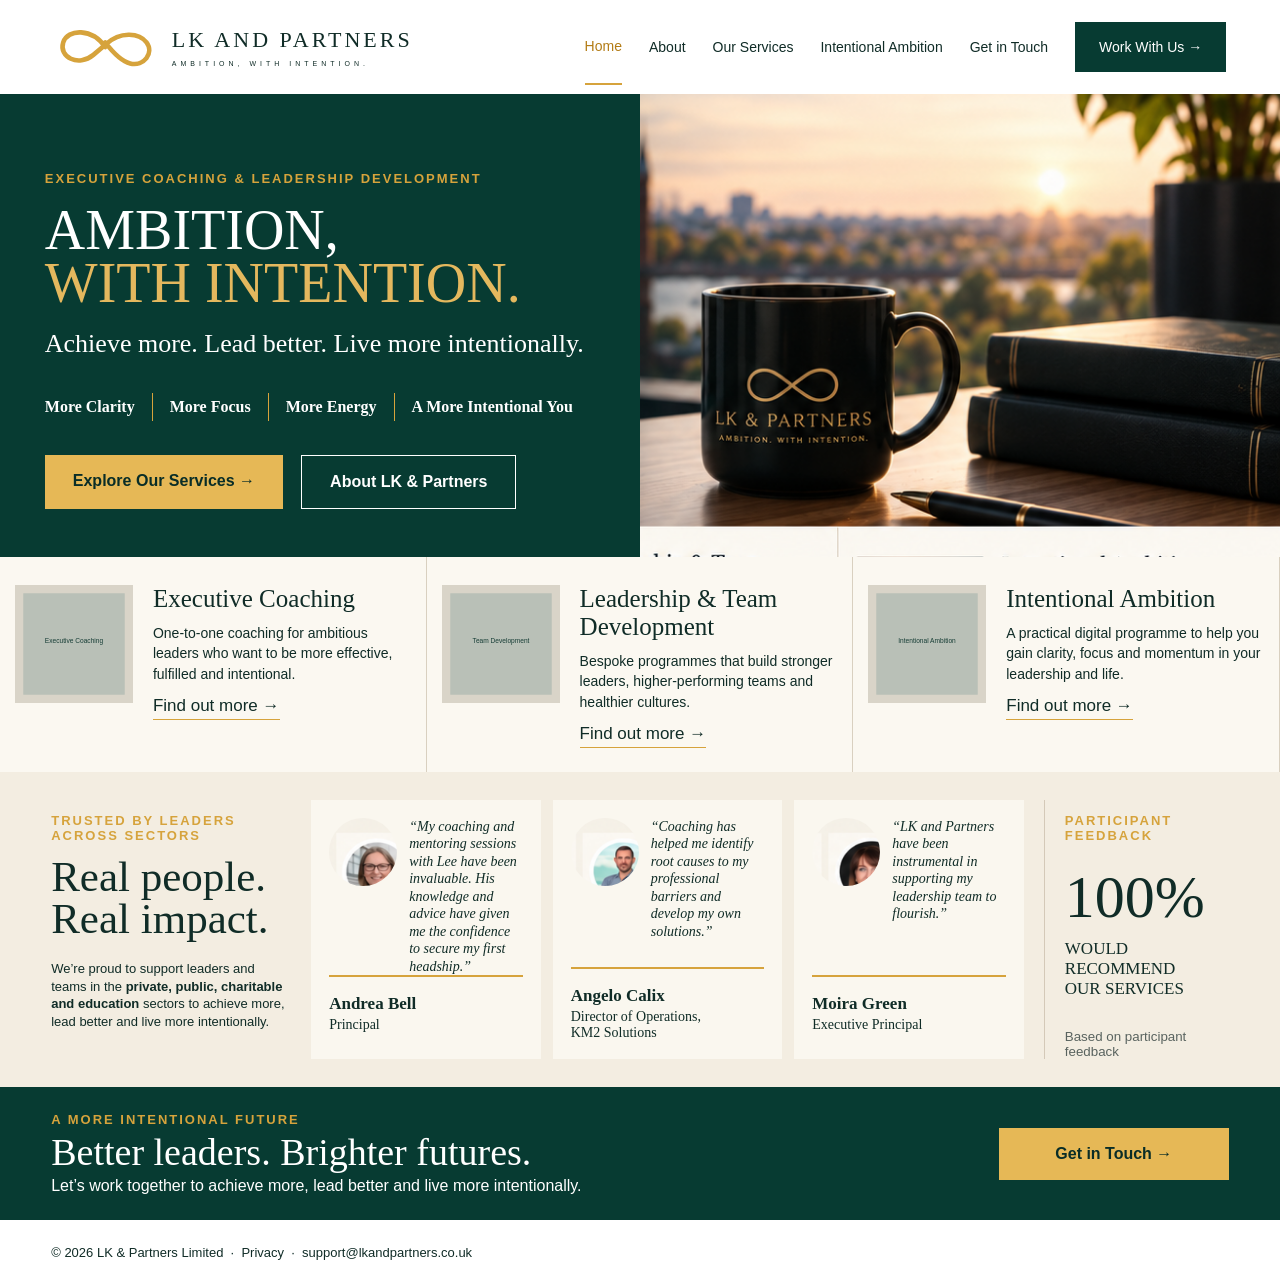
==== commit 17fb4710: "Add files via upload" ====
--- a/index.html
+++ b/index.html
@@ -1,9 +1,57 @@
-<!doctype html><html lang="en"><head><meta charset="utf-8"><meta name="viewport" content="width=device-width,initial-scale=1"><title>LK & Partners | Executive Coaching & Leadership Development</title><meta name="description" content="Executive coaching, leadership and team development, and Intentional Ambition from LK & Partners."><link rel="stylesheet" href="home.css?v=6.1"></head><body>
-<header class="header"><a class="logo" href="index.html"><img src="assets/logo.svg" alt="LK & Partners"></a><button class="menu" aria-label="Menu">☰</button><nav><a class="active" href="index.html">Home</a><a href="about.html">About</a><a href="services.html">Our Services</a><a href="intentional-ambition.html">Intentional Ambition</a><a href="contact.html">Get in Touch</a><a class="work" href="contact.html">Work With Us →</a></nav></header>
+<!doctype html>
+<html lang="en">
+<head>
+<meta charset="utf-8">
+<meta name="viewport" content="width=device-width,initial-scale=1">
+<title>LK & Partners | Executive Coaching & Leadership Development</title>
+<meta name="description" content="Executive coaching, leadership and team development, and Intentional Ambition from LK & Partners.">
+<link rel="stylesheet" href="styles.css?v=7">
+</head>
+<body>
+<header class="site-header">
+  <a class="brand" href="index.html" aria-label="LK & Partners home">
+    <svg class="brand-mark" viewBox="0 0 160 72" aria-hidden="true">
+      <path d="M78 36C58 7 21 8 14 29c-7 22 23 38 46 19L80 31c20-18 49-18 61-2 12 16-4 37-25 32-13-3-25-15-38-32" fill="none" stroke="currentColor" stroke-width="7" stroke-linecap="round" stroke-linejoin="round"/>
+    </svg>
+    <span class="brand-copy"><strong>LK AND PARTNERS</strong><small>AMBITION, WITH INTENTION.</small></span>
+  </a>
+  <nav>
+    <a class="active" href="index.html">Home</a><a href="about.html">About</a><a href="services.html">Our Services</a>
+    <a href="intentional-ambition.html">Intentional Ambition</a><a href="contact.html">Get in Touch</a>
+    <a class="nav-cta" href="contact.html">Work With Us →</a>
+  </nav>
+</header>
+
 <main>
-<section class="hero"><div class="heroShade"></div><blockquote class="heroQuote">“Leadership is not about<br>doing more, but about<br>making a bigger difference.”</blockquote><div class="heroText"><div class="kicker">EXECUTIVE COACHING &amp; LEADERSHIP DEVELOPMENT</div><h1><span>AMBITION,</span><strong>WITH INTENTION.</strong></h1><div class="tag">Achieve more. Lead better. Live more intentionally.</div><div class="benefits"><span>More Clarity</span><span>More Focus</span><span>More Energy</span><span>A More Intentional You</span></div><div class="buttons"><a class="primary" href="services.html">Explore Our Services →</a><a class="secondary" href="about.html">About LK &amp; Partners</a></div></div></section>
-<section class="services"><article><img src="assets/service-coaching.png" alt=""><div><h2>Executive Coaching</h2><p>One-to-one coaching for ambitious leaders who want to be more effective, fulfilled and intentional.</p><a href="services.html">Find out more →</a></div></article><article><img src="assets/service-team.png" alt=""><div><h2>Leadership &amp; Team Development</h2><p>Bespoke programmes that build stronger leaders, higher-performing teams and healthier cultures.</p><a href="services.html#leadership">Find out more →</a></div></article><article><img src="assets/service-ia.png" alt=""><div><h2>Intentional Ambition</h2><p>A practical digital programme to help you gain clarity, focus and momentum in your leadership and life.</p><a href="intentional-ambition.html">Find out more →</a></div></article></section>
-<section class="proof"><div class="intro"><div class="kicker">TRUSTED BY LEADERS ACROSS SECTORS</div><h2>Real people.<br>Real impact.</h2><p>We’re proud to support leaders and teams in private, public, charitable and education sectors to achieve more, lead better and live more intentionally.</p></div><article class="quote"><div class="qtop"><img src="assets/andrea.png" alt="Andrea Bell"><blockquote>“My coaching and mentoring sessions with Lee have been invaluable. His knowledge and advice have given me the confidence to secure my first headship.”</blockquote></div><p><b>Andrea Bell</b><br>Principal</p></article><article class="quote"><div class="qtop"><img src="assets/angelo.png" alt="Angelo Calix"><blockquote>“Coaching has helped me identify root causes to my professional barriers and develop my own solutions.”</blockquote></div><p><b>Angelo Calix</b><br>Director of Operations, KM2 Solutions</p></article><article class="quote"><div class="qtop"><img src="assets/moira.png" alt="Moira Green"><blockquote>“LK and Partners have been instrumental in supporting my leadership team to flourish.”</blockquote></div><p><b>Moira Green</b><br>Executive Principal</p></article><aside class="rating"><div class="kicker">PARTICIPANT FEEDBACK</div><div class="score">100%</div><div class="recommend">WOULD RECOMMEND OUR SERVICES</div><p>Based on participant feedback</p></aside></section>
-<section class="closing"><div><div class="kicker">A MORE INTENTIONAL FUTURE</div><h2>Better leaders. Brighter futures.</h2><p>Let’s work together to achieve more, lead better and live more intentionally.</p></div><a href="contact.html">Get in Touch →</a></section>
-</main><footer>© 2026 LK &amp; Partners Limited · <a href="privacy.html">Privacy</a> · <a href="mailto:support@lkandpartners.co.uk">support@lkandpartners.co.uk</a> · <a href="tel:+447960668788">07960 668788</a></footer>
-<script>const m=document.querySelector('.menu'),n=document.querySelector('nav');m.onclick=()=>n.classList.toggle('open')</script></body></html>
+<section class="hero">
+  <div class="hero-copy">
+    <p class="eyebrow">EXECUTIVE COACHING &amp; LEADERSHIP DEVELOPMENT</p>
+    <h1>AMBITION, <span>WITH INTENTION.</span></h1>
+    <h2>Achieve more. Lead better. Live more intentionally.</h2>
+    <div class="pillars"><b>More Clarity</b><i></i><b>More Focus</b><i></i><b>More Energy</b><i></i><b>A More Intentional You</b></div>
+    <div class="actions"><a class="gold-btn" href="services.html">Explore Our Services →</a><a class="outline-btn" href="about.html">About LK &amp; Partners</a></div>
+  </div>
+  <div class="hero-image" role="img" aria-label="LK and Partners branded mug on a desk overlooking a city"></div>
+</section>
+
+<section class="services">
+  <article><img src="assets/service-coaching.svg" alt=""><div><h3>Executive Coaching</h3><p>One-to-one coaching for ambitious leaders who want to be more effective, fulfilled and intentional.</p><a href="services.html">Find out more →</a></div></article>
+  <article><img src="assets/service-team.svg" alt=""><div><h3>Leadership &amp; Team Development</h3><p>Bespoke programmes that build stronger leaders, higher-performing teams and healthier cultures.</p><a href="services.html">Find out more →</a></div></article>
+  <article><img src="assets/service-ia.svg" alt=""><div><h3>Intentional Ambition</h3><p>A practical digital programme to help you gain clarity, focus and momentum in your leadership and life.</p><a href="intentional-ambition.html">Find out more →</a></div></article>
+</section>
+
+<section class="proof">
+  <div class="proof-intro"><p class="eyebrow">TRUSTED BY LEADERS<br>ACROSS SECTORS</p><h2>Real people.<br>Real impact.</h2><p>We’re proud to support leaders and teams in the <strong>private, public, charitable and education</strong> sectors to achieve more, lead better and live more intentionally.</p></div>
+  <div class="testimonials">
+    <article><div class="quote-row"><img src="assets/andrea.png" alt="Andrea Bell"><blockquote>“My coaching and mentoring sessions with Lee have been invaluable. His knowledge and advice have given me the confidence to secure my first headship.”</blockquote></div><div class="person"><strong>Andrea Bell</strong><span>Principal</span></div></article>
+    <article><div class="quote-row"><img src="assets/angelo.png" alt="Angelo Calix"><blockquote>“Coaching has helped me identify root causes to my professional barriers and develop my own solutions.”</blockquote></div><div class="person"><strong>Angelo Calix</strong><span>Director of Operations,<br>KM2 Solutions</span></div></article>
+    <article><div class="quote-row"><img src="assets/moira.png" alt="Moira Green"><blockquote>“LK and Partners have been instrumental in supporting my leadership team to flourish.”</blockquote></div><div class="person"><strong>Moira Green</strong><span>Executive Principal</span></div></article>
+  </div>
+  <aside class="recommend"><p class="eyebrow">PARTICIPANT<br>FEEDBACK</p><strong>100%</strong><span>WOULD RECOMMEND<br>OUR SERVICES</span><small>Based on participant feedback</small></aside>
+</section>
+
+<section class="closing"><div><p class="eyebrow">A MORE INTENTIONAL FUTURE</p><h2>Better leaders. Brighter futures.</h2><p>Let’s work together to achieve more, lead better and live more intentionally.</p></div><a class="gold-btn" href="contact.html">Get in Touch →</a></section>
+</main>
+
+<footer>© 2026 LK &amp; Partners Limited&nbsp;&nbsp;·&nbsp;&nbsp;<a href="privacy.html">Privacy</a>&nbsp;&nbsp;·&nbsp;&nbsp;<a href="mailto:support@lkandpartners.co.uk">support@lkandpartners.co.uk</a></footer>
+</body></html>
--- a/styles.css
+++ b/styles.css
@@ -0,0 +1,13 @@
+
+:root{--green:#073b32;--gold:#d6a33c;--cream:#f7f2e8;--ink:#102c27;--white:#fff}
+*{box-sizing:border-box}html,body{margin:0;color:var(--ink);background:var(--cream);font-family:Arial,Helvetica,sans-serif}a{color:inherit;text-decoration:none}
+.site-header{height:94px;background:#fff;display:flex;align-items:center;justify-content:space-between;padding:0 4.2%;gap:25px}
+.brand{display:flex;align-items:center;min-width:340px}.brand-mark{width:105px;height:56px;color:var(--gold);margin-right:13px}.brand-copy{display:flex;flex-direction:column}.brand-copy strong{font-family:Georgia,serif;letter-spacing:3px;font-size:22px;font-weight:500;white-space:nowrap}.brand-copy small{font-size:7px;letter-spacing:4px;margin-top:7px}
+nav{display:flex;align-items:center;gap:27px;font-size:14px;white-space:nowrap}nav .active{color:#b37c16;border-bottom:2px solid var(--gold);padding:29px 0}.nav-cta{background:var(--green);color:white;padding:17px 24px}
+.hero{min-height:450px;display:grid;grid-template-columns:50% 50%;background:var(--green);overflow:hidden}.hero-copy{padding:64px 7% 48px;color:#fff;z-index:2}.eyebrow{color:var(--gold);font-weight:700;letter-spacing:2px;font-size:13px}.hero h1{font:56px/0.94 Georgia,serif;margin:18px 0}.hero h1 span{display:block;color:#e4b85e}.hero h2{font:26px/1.3 Georgia,serif;margin:0 0 32px}.pillars{display:flex;align-items:center;gap:17px;font:16px Georgia,serif;flex-wrap:wrap}.pillars i{height:28px;width:1px;background:var(--gold)}.actions{display:flex;gap:18px;margin-top:34px}.gold-btn,.outline-btn{display:inline-block;padding:17px 28px;font-weight:700}.gold-btn{background:#e6b856;color:#092d27}.outline-btn{border:1px solid white;color:white}
+.hero-image{background-image:url("assets/approved-homepage-reference.png");background-size:200% auto;background-position:100% 14%;background-repeat:no-repeat;min-height:450px}
+.services{display:grid;grid-template-columns:repeat(3,1fr);background:#fbf8f1}.services article{padding:28px 3.5%;display:grid;grid-template-columns:118px 1fr;gap:20px;border-right:1px solid #d9d0c0}.services img{width:118px;height:118px;object-fit:cover}.services h3{font:25px Georgia,serif;margin:0 0 10px}.services p{font-size:14px;line-height:1.45;margin:0 0 12px}.services a{font-size:17px;border-bottom:1px solid var(--gold);padding-bottom:4px}
+.proof{display:grid;grid-template-columns:240px 1fr 185px;gap:20px;padding:28px 4%;background:#f3ede1}.proof-intro h2{font:43px/.98 Georgia,serif;margin:12px 0 20px}.proof-intro>p:last-child{font-size:13px;line-height:1.35}.testimonials{display:grid;grid-template-columns:repeat(3,1fr);gap:12px}.testimonials article{background:#faf7ef;padding:18px;min-height:230px;display:flex;flex-direction:column}.quote-row{display:grid;grid-template-columns:68px 1fr;gap:12px}.quote-row img{width:68px;height:68px;border-radius:50%;object-fit:cover;background:#eee}.quote-row blockquote{margin:0;font:italic 14px/1.25 Georgia,serif}.person{margin-top:auto;padding-top:17px;border-top:2px solid var(--gold);display:flex;flex-direction:column;min-height:66px}.person strong{font:700 17px Georgia,serif}.person span{font:14px Georgia,serif;margin-top:3px}.recommend{border-left:1px solid #d4c9b8;padding-left:20px;display:flex;flex-direction:column}.recommend>strong{font:60px Georgia,serif;margin:7px 0}.recommend>span{font:17px Georgia,serif}.recommend small{margin-top:auto;color:#59635f}
+.closing{background:var(--green);color:white;padding:22px 4%;display:flex;align-items:center;justify-content:space-between}.closing h2{font:38px Georgia,serif;margin:3px 0}.closing p{margin:3px 0}.closing .gold-btn{min-width:230px;text-align:center}
+footer{background:white;padding:25px 4%;font-size:13px}
+@media(max-width:900px){.site-header{height:auto;padding:18px 5%;flex-wrap:wrap}.brand{min-width:0}.brand-mark{width:75px}.brand-copy strong{font-size:17px}nav{display:none}.hero{grid-template-columns:1fr}.hero-copy{padding:45px 6%}.hero h1{font-size:44px}.hero-image{min-height:330px;background-size:200% auto}.services{grid-template-columns:1fr}.services article{border-right:0;border-bottom:1px solid #d9d0c0}.proof{grid-template-columns:1fr}.testimonials{grid-template-columns:1fr}.recommend{border-left:0;border-top:1px solid #d4c9b8;padding:18px 0}.closing{align-items:flex-start;gap:20px;flex-direction:column}}
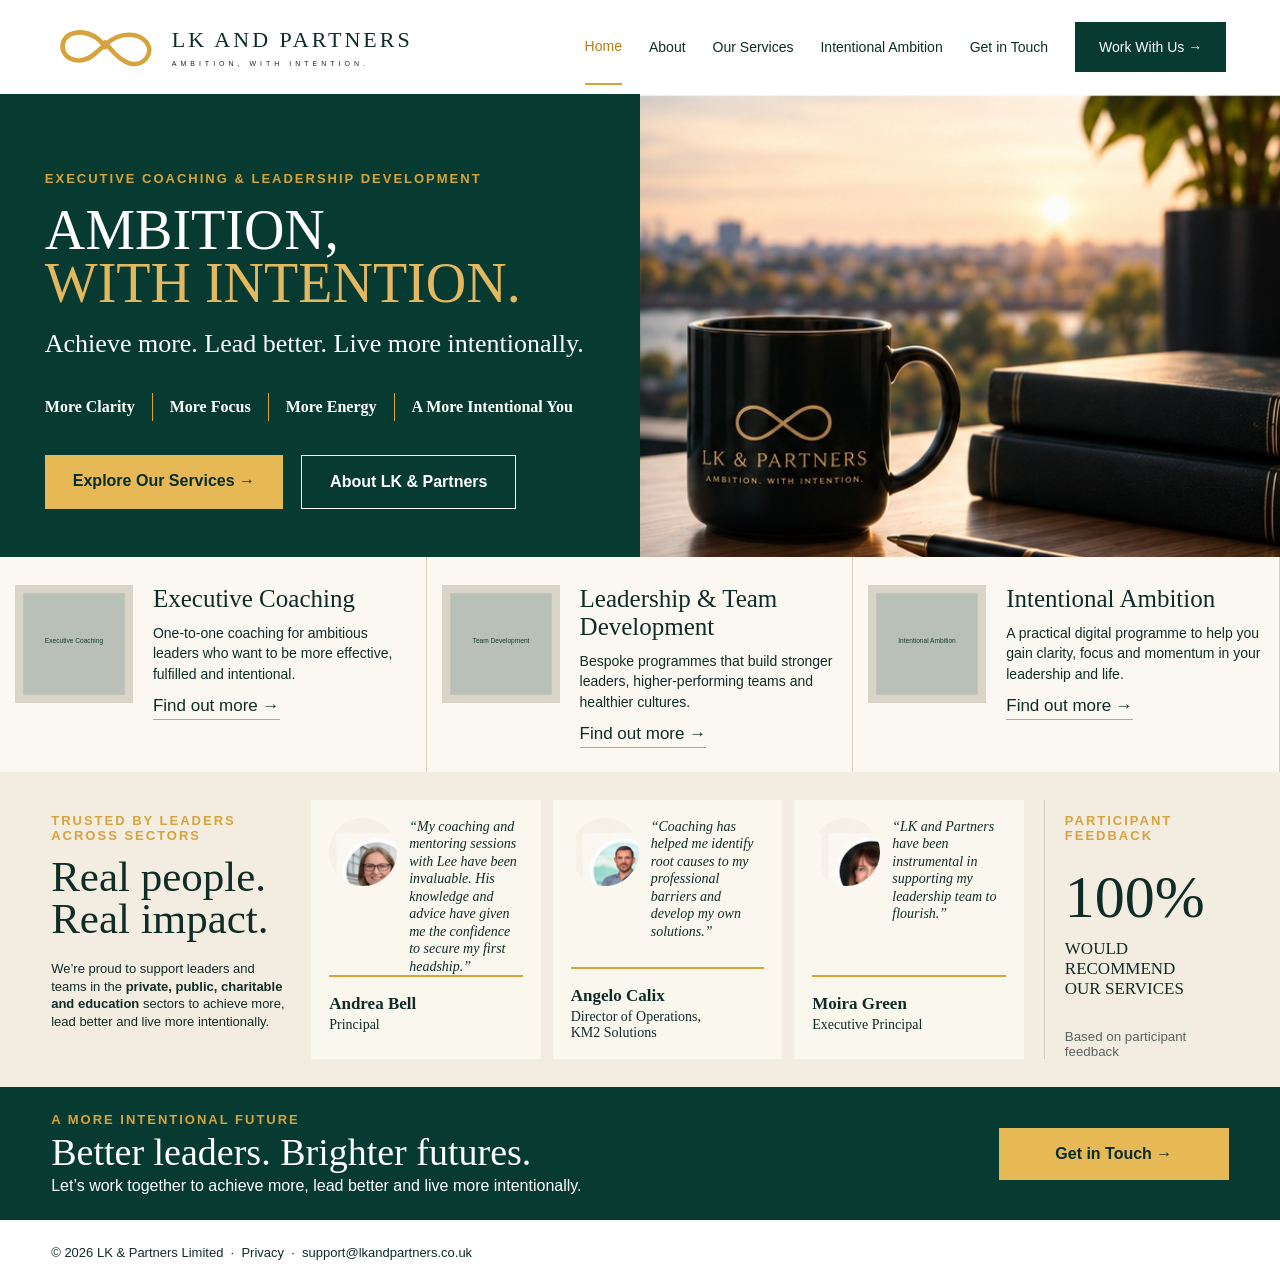
==== commit e2a57409: "Add files via upload" ====
--- a/index.html
+++ b/index.html
@@ -5,7 +5,7 @@
 <meta name="viewport" content="width=device-width,initial-scale=1">
 <title>LK & Partners | Executive Coaching & Leadership Development</title>
 <meta name="description" content="Executive coaching, leadership and team development, and Intentional Ambition from LK & Partners.">
-<link rel="stylesheet" href="styles.css?v=7">
+<link rel="stylesheet" href="styles.css?v=8">
 </head>
 <body>
 <header class="site-header">
--- a/styles.css
+++ b/styles.css
@@ -5,9 +5,14 @@
 .brand{display:flex;align-items:center;min-width:340px}.brand-mark{width:105px;height:56px;color:var(--gold);margin-right:13px}.brand-copy{display:flex;flex-direction:column}.brand-copy strong{font-family:Georgia,serif;letter-spacing:3px;font-size:22px;font-weight:500;white-space:nowrap}.brand-copy small{font-size:7px;letter-spacing:4px;margin-top:7px}
 nav{display:flex;align-items:center;gap:27px;font-size:14px;white-space:nowrap}nav .active{color:#b37c16;border-bottom:2px solid var(--gold);padding:29px 0}.nav-cta{background:var(--green);color:white;padding:17px 24px}
 .hero{min-height:450px;display:grid;grid-template-columns:50% 50%;background:var(--green);overflow:hidden}.hero-copy{padding:64px 7% 48px;color:#fff;z-index:2}.eyebrow{color:var(--gold);font-weight:700;letter-spacing:2px;font-size:13px}.hero h1{font:56px/0.94 Georgia,serif;margin:18px 0}.hero h1 span{display:block;color:#e4b85e}.hero h2{font:26px/1.3 Georgia,serif;margin:0 0 32px}.pillars{display:flex;align-items:center;gap:17px;font:16px Georgia,serif;flex-wrap:wrap}.pillars i{height:28px;width:1px;background:var(--gold)}.actions{display:flex;gap:18px;margin-top:34px}.gold-btn,.outline-btn{display:inline-block;padding:17px 28px;font-weight:700}.gold-btn{background:#e6b856;color:#092d27}.outline-btn{border:1px solid white;color:white}
-.hero-image{background-image:url("assets/approved-homepage-reference.png");background-size:200% auto;background-position:100% 14%;background-repeat:no-repeat;min-height:450px}
+.hero-image{background-image:url("assets/hero-right.jpg");background-size:cover;background-position:center;background-repeat:no-repeat;min-height:450px}
 .services{display:grid;grid-template-columns:repeat(3,1fr);background:#fbf8f1}.services article{padding:28px 3.5%;display:grid;grid-template-columns:118px 1fr;gap:20px;border-right:1px solid #d9d0c0}.services img{width:118px;height:118px;object-fit:cover}.services h3{font:25px Georgia,serif;margin:0 0 10px}.services p{font-size:14px;line-height:1.45;margin:0 0 12px}.services a{font-size:17px;border-bottom:1px solid var(--gold);padding-bottom:4px}
 .proof{display:grid;grid-template-columns:240px 1fr 185px;gap:20px;padding:28px 4%;background:#f3ede1}.proof-intro h2{font:43px/.98 Georgia,serif;margin:12px 0 20px}.proof-intro>p:last-child{font-size:13px;line-height:1.35}.testimonials{display:grid;grid-template-columns:repeat(3,1fr);gap:12px}.testimonials article{background:#faf7ef;padding:18px;min-height:230px;display:flex;flex-direction:column}.quote-row{display:grid;grid-template-columns:68px 1fr;gap:12px}.quote-row img{width:68px;height:68px;border-radius:50%;object-fit:cover;background:#eee}.quote-row blockquote{margin:0;font:italic 14px/1.25 Georgia,serif}.person{margin-top:auto;padding-top:17px;border-top:2px solid var(--gold);display:flex;flex-direction:column;min-height:66px}.person strong{font:700 17px Georgia,serif}.person span{font:14px Georgia,serif;margin-top:3px}.recommend{border-left:1px solid #d4c9b8;padding-left:20px;display:flex;flex-direction:column}.recommend>strong{font:60px Georgia,serif;margin:7px 0}.recommend>span{font:17px Georgia,serif}.recommend small{margin-top:auto;color:#59635f}
 .closing{background:var(--green);color:white;padding:22px 4%;display:flex;align-items:center;justify-content:space-between}.closing h2{font:38px Georgia,serif;margin:3px 0}.closing p{margin:3px 0}.closing .gold-btn{min-width:230px;text-align:center}
 footer{background:white;padding:25px 4%;font-size:13px}
 @media(max-width:900px){.site-header{height:auto;padding:18px 5%;flex-wrap:wrap}.brand{min-width:0}.brand-mark{width:75px}.brand-copy strong{font-size:17px}nav{display:none}.hero{grid-template-columns:1fr}.hero-copy{padding:45px 6%}.hero h1{font-size:44px}.hero-image{min-height:330px;background-size:200% auto}.services{grid-template-columns:1fr}.services article{border-right:0;border-bottom:1px solid #d9d0c0}.proof{grid-template-columns:1fr}.testimonials{grid-template-columns:1fr}.recommend{border-left:0;border-top:1px solid #d4c9b8;padding:18px 0}.closing{align-items:flex-start;gap:20px;flex-direction:column}}
+
+/* V8: keep all testimonial identity blocks aligned */
+.testimonials article{display:flex;flex-direction:column}
+.testimonials .quote-row{flex:1}
+.testimonials .person{margin-top:auto;min-height:66px}
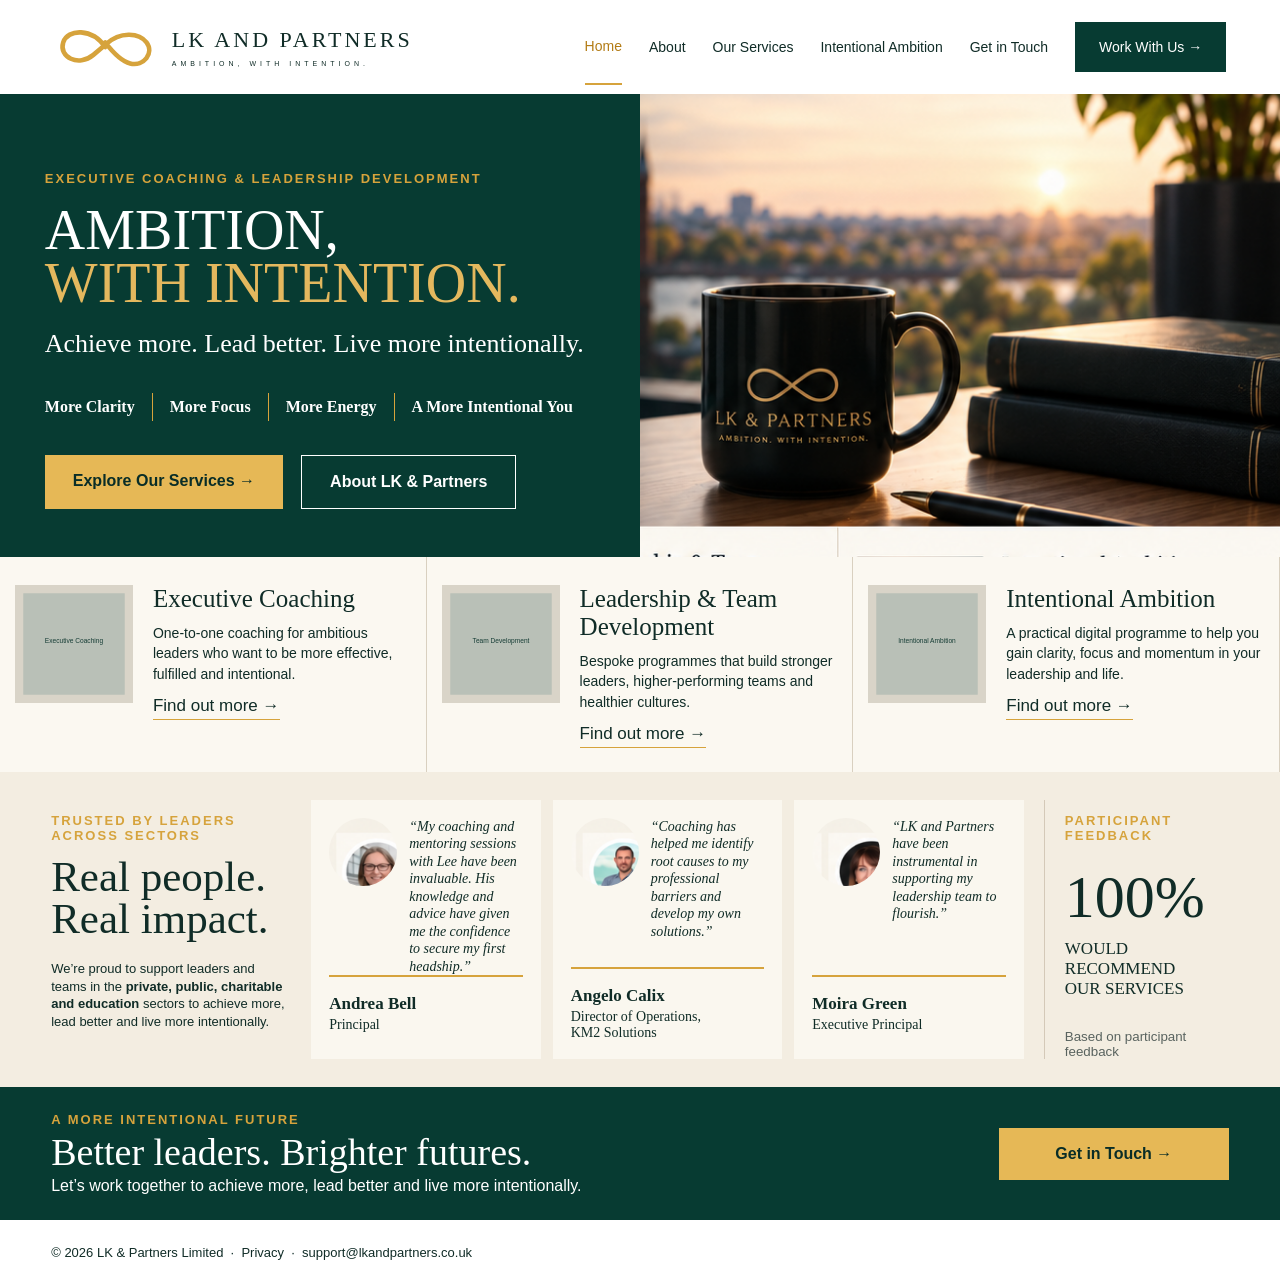
==== commit af94d924: "Add files via upload" ====
--- a/index.html
+++ b/index.html
@@ -5,7 +5,7 @@
 <meta name="viewport" content="width=device-width,initial-scale=1">
 <title>LK & Partners | Executive Coaching & Leadership Development</title>
 <meta name="description" content="Executive coaching, leadership and team development, and Intentional Ambition from LK & Partners.">
-<link rel="stylesheet" href="styles.css?v=8">
+<link rel="stylesheet" href="styles.css?v=7">
 </head>
 <body>
 <header class="site-header">
--- a/styles.css
+++ b/styles.css
@@ -5,14 +5,9 @@
 .brand{display:flex;align-items:center;min-width:340px}.brand-mark{width:105px;height:56px;color:var(--gold);margin-right:13px}.brand-copy{display:flex;flex-direction:column}.brand-copy strong{font-family:Georgia,serif;letter-spacing:3px;font-size:22px;font-weight:500;white-space:nowrap}.brand-copy small{font-size:7px;letter-spacing:4px;margin-top:7px}
 nav{display:flex;align-items:center;gap:27px;font-size:14px;white-space:nowrap}nav .active{color:#b37c16;border-bottom:2px solid var(--gold);padding:29px 0}.nav-cta{background:var(--green);color:white;padding:17px 24px}
 .hero{min-height:450px;display:grid;grid-template-columns:50% 50%;background:var(--green);overflow:hidden}.hero-copy{padding:64px 7% 48px;color:#fff;z-index:2}.eyebrow{color:var(--gold);font-weight:700;letter-spacing:2px;font-size:13px}.hero h1{font:56px/0.94 Georgia,serif;margin:18px 0}.hero h1 span{display:block;color:#e4b85e}.hero h2{font:26px/1.3 Georgia,serif;margin:0 0 32px}.pillars{display:flex;align-items:center;gap:17px;font:16px Georgia,serif;flex-wrap:wrap}.pillars i{height:28px;width:1px;background:var(--gold)}.actions{display:flex;gap:18px;margin-top:34px}.gold-btn,.outline-btn{display:inline-block;padding:17px 28px;font-weight:700}.gold-btn{background:#e6b856;color:#092d27}.outline-btn{border:1px solid white;color:white}
-.hero-image{background-image:url("assets/hero-right.jpg");background-size:cover;background-position:center;background-repeat:no-repeat;min-height:450px}
+.hero-image{background-image:url("assets/approved-homepage-reference.png");background-size:200% auto;background-position:100% 14%;background-repeat:no-repeat;min-height:450px}
 .services{display:grid;grid-template-columns:repeat(3,1fr);background:#fbf8f1}.services article{padding:28px 3.5%;display:grid;grid-template-columns:118px 1fr;gap:20px;border-right:1px solid #d9d0c0}.services img{width:118px;height:118px;object-fit:cover}.services h3{font:25px Georgia,serif;margin:0 0 10px}.services p{font-size:14px;line-height:1.45;margin:0 0 12px}.services a{font-size:17px;border-bottom:1px solid var(--gold);padding-bottom:4px}
 .proof{display:grid;grid-template-columns:240px 1fr 185px;gap:20px;padding:28px 4%;background:#f3ede1}.proof-intro h2{font:43px/.98 Georgia,serif;margin:12px 0 20px}.proof-intro>p:last-child{font-size:13px;line-height:1.35}.testimonials{display:grid;grid-template-columns:repeat(3,1fr);gap:12px}.testimonials article{background:#faf7ef;padding:18px;min-height:230px;display:flex;flex-direction:column}.quote-row{display:grid;grid-template-columns:68px 1fr;gap:12px}.quote-row img{width:68px;height:68px;border-radius:50%;object-fit:cover;background:#eee}.quote-row blockquote{margin:0;font:italic 14px/1.25 Georgia,serif}.person{margin-top:auto;padding-top:17px;border-top:2px solid var(--gold);display:flex;flex-direction:column;min-height:66px}.person strong{font:700 17px Georgia,serif}.person span{font:14px Georgia,serif;margin-top:3px}.recommend{border-left:1px solid #d4c9b8;padding-left:20px;display:flex;flex-direction:column}.recommend>strong{font:60px Georgia,serif;margin:7px 0}.recommend>span{font:17px Georgia,serif}.recommend small{margin-top:auto;color:#59635f}
 .closing{background:var(--green);color:white;padding:22px 4%;display:flex;align-items:center;justify-content:space-between}.closing h2{font:38px Georgia,serif;margin:3px 0}.closing p{margin:3px 0}.closing .gold-btn{min-width:230px;text-align:center}
 footer{background:white;padding:25px 4%;font-size:13px}
 @media(max-width:900px){.site-header{height:auto;padding:18px 5%;flex-wrap:wrap}.brand{min-width:0}.brand-mark{width:75px}.brand-copy strong{font-size:17px}nav{display:none}.hero{grid-template-columns:1fr}.hero-copy{padding:45px 6%}.hero h1{font-size:44px}.hero-image{min-height:330px;background-size:200% auto}.services{grid-template-columns:1fr}.services article{border-right:0;border-bottom:1px solid #d9d0c0}.proof{grid-template-columns:1fr}.testimonials{grid-template-columns:1fr}.recommend{border-left:0;border-top:1px solid #d4c9b8;padding:18px 0}.closing{align-items:flex-start;gap:20px;flex-direction:column}}
-
-/* V8: keep all testimonial identity blocks aligned */
-.testimonials article{display:flex;flex-direction:column}
-.testimonials .quote-row{flex:1}
-.testimonials .person{margin-top:auto;min-height:66px}
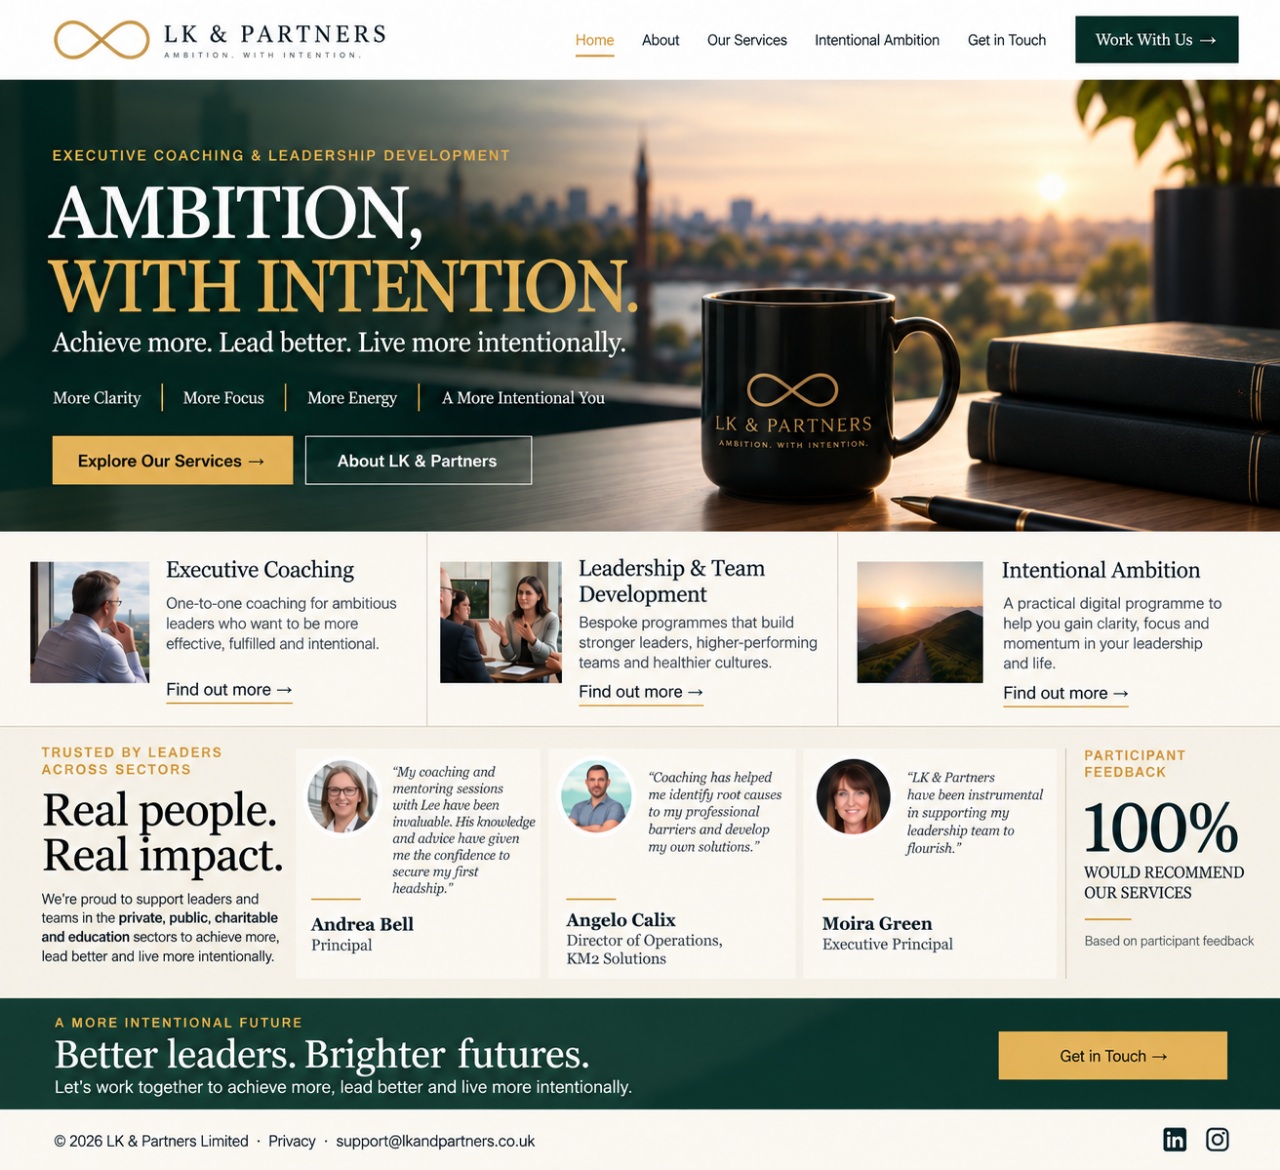
==== commit 9876c81c: "Add files via upload" ====
--- a/index.html
+++ b/index.html
@@ -5,53 +5,45 @@
 <meta name="viewport" content="width=device-width,initial-scale=1">
 <title>LK & Partners | Executive Coaching & Leadership Development</title>
 <meta name="description" content="Executive coaching, leadership and team development, and Intentional Ambition from LK & Partners.">
-<link rel="stylesheet" href="styles.css?v=7">
+<style>
+  html,body{margin:0;background:#f7f2e8;font-family:Arial,Helvetica,sans-serif}
+  .homepage-reference{position:relative;width:100%;max-width:1600px;margin:0 auto;line-height:0;overflow:hidden;background:#f7f2e8}
+  .homepage-reference>img{display:block;width:100%;height:auto}
+  .hotspot{position:absolute;display:block;z-index:2;text-indent:-9999px;overflow:hidden;line-height:normal}
+  .home{left:44.3%;top:1.4%;width:4.8%;height:4.2%}
+  .about{left:49.6%;top:1.4%;width:5.2%;height:4.2%}
+  .services{left:54.8%;top:1.4%;width:8.8%;height:4.2%}
+  .ia{left:63.3%;top:1.4%;width:11.8%;height:4.2%}
+  .contact{left:75.0%;top:1.4%;width:8.5%;height:4.2%}
+  .work{left:83.5%;top:1.2%;width:13.0%;height:4.2%}
+  .hero-services{left:4.0%;top:36.9%;width:19.0%;height:4.7%}
+  .hero-about{left:23.7%;top:36.9%;width:18.0%;height:4.7%}
+  .card-coaching{left:12.8%;top:57.4%;width:10.5%;height:3.2%}
+  .card-team{left:45.1%;top:57.4%;width:10.5%;height:3.2%}
+  .card-ia{left:78.1%;top:57.4%;width:10.5%;height:3.2%}
+  .closing-contact{left:77.8%;top:87.5%;width:18.0%;height:4.2%}
+  .privacy{left:20.6%;top:96.0%;width:5.4%;height:2.5%}
+  .email{left:26.0%;top:96.0%;width:18.0%;height:2.5%}
+  @media(max-width:700px){.homepage-reference{min-width:0}.hotspot{min-height:24px}}
+</style>
 </head>
 <body>
-<header class="site-header">
-  <a class="brand" href="index.html" aria-label="LK & Partners home">
-    <svg class="brand-mark" viewBox="0 0 160 72" aria-hidden="true">
-      <path d="M78 36C58 7 21 8 14 29c-7 22 23 38 46 19L80 31c20-18 49-18 61-2 12 16-4 37-25 32-13-3-25-15-38-32" fill="none" stroke="currentColor" stroke-width="7" stroke-linecap="round" stroke-linejoin="round"/>
-    </svg>
-    <span class="brand-copy"><strong>LK AND PARTNERS</strong><small>AMBITION, WITH INTENTION.</small></span>
-  </a>
-  <nav>
-    <a class="active" href="index.html">Home</a><a href="about.html">About</a><a href="services.html">Our Services</a>
-    <a href="intentional-ambition.html">Intentional Ambition</a><a href="contact.html">Get in Touch</a>
-    <a class="nav-cta" href="contact.html">Work With Us →</a>
-  </nav>
-</header>
-
-<main>
-<section class="hero">
-  <div class="hero-copy">
-    <p class="eyebrow">EXECUTIVE COACHING &amp; LEADERSHIP DEVELOPMENT</p>
-    <h1>AMBITION, <span>WITH INTENTION.</span></h1>
-    <h2>Achieve more. Lead better. Live more intentionally.</h2>
-    <div class="pillars"><b>More Clarity</b><i></i><b>More Focus</b><i></i><b>More Energy</b><i></i><b>A More Intentional You</b></div>
-    <div class="actions"><a class="gold-btn" href="services.html">Explore Our Services →</a><a class="outline-btn" href="about.html">About LK &amp; Partners</a></div>
-  </div>
-  <div class="hero-image" role="img" aria-label="LK and Partners branded mug on a desk overlooking a city"></div>
-</section>
-
-<section class="services">
-  <article><img src="assets/service-coaching.svg" alt=""><div><h3>Executive Coaching</h3><p>One-to-one coaching for ambitious leaders who want to be more effective, fulfilled and intentional.</p><a href="services.html">Find out more →</a></div></article>
-  <article><img src="assets/service-team.svg" alt=""><div><h3>Leadership &amp; Team Development</h3><p>Bespoke programmes that build stronger leaders, higher-performing teams and healthier cultures.</p><a href="services.html">Find out more →</a></div></article>
-  <article><img src="assets/service-ia.svg" alt=""><div><h3>Intentional Ambition</h3><p>A practical digital programme to help you gain clarity, focus and momentum in your leadership and life.</p><a href="intentional-ambition.html">Find out more →</a></div></article>
-</section>
-
-<section class="proof">
-  <div class="proof-intro"><p class="eyebrow">TRUSTED BY LEADERS<br>ACROSS SECTORS</p><h2>Real people.<br>Real impact.</h2><p>We’re proud to support leaders and teams in the <strong>private, public, charitable and education</strong> sectors to achieve more, lead better and live more intentionally.</p></div>
-  <div class="testimonials">
-    <article><div class="quote-row"><img src="assets/andrea.png" alt="Andrea Bell"><blockquote>“My coaching and mentoring sessions with Lee have been invaluable. His knowledge and advice have given me the confidence to secure my first headship.”</blockquote></div><div class="person"><strong>Andrea Bell</strong><span>Principal</span></div></article>
-    <article><div class="quote-row"><img src="assets/angelo.png" alt="Angelo Calix"><blockquote>“Coaching has helped me identify root causes to my professional barriers and develop my own solutions.”</blockquote></div><div class="person"><strong>Angelo Calix</strong><span>Director of Operations,<br>KM2 Solutions</span></div></article>
-    <article><div class="quote-row"><img src="assets/moira.png" alt="Moira Green"><blockquote>“LK and Partners have been instrumental in supporting my leadership team to flourish.”</blockquote></div><div class="person"><strong>Moira Green</strong><span>Executive Principal</span></div></article>
-  </div>
-  <aside class="recommend"><p class="eyebrow">PARTICIPANT<br>FEEDBACK</p><strong>100%</strong><span>WOULD RECOMMEND<br>OUR SERVICES</span><small>Based on participant feedback</small></aside>
-</section>
-
-<section class="closing"><div><p class="eyebrow">A MORE INTENTIONAL FUTURE</p><h2>Better leaders. Brighter futures.</h2><p>Let’s work together to achieve more, lead better and live more intentionally.</p></div><a class="gold-btn" href="contact.html">Get in Touch →</a></section>
+<main class="homepage-reference" aria-label="LK & Partners homepage">
+  <img src="assets/approved-homepage-reference.png" alt="LK & Partners — executive coaching, leadership and team development, and Intentional Ambition. Testimonials from Andrea Bell, Angelo Calix and Moira Green. 100% of participants would recommend our services.">
+  <a class="hotspot home" href="index.html">Home</a>
+  <a class="hotspot about" href="about.html">About</a>
+  <a class="hotspot services" href="services.html">Our Services</a>
+  <a class="hotspot ia" href="intentional-ambition.html">Intentional Ambition</a>
+  <a class="hotspot contact" href="contact.html">Get in Touch</a>
+  <a class="hotspot work" href="contact.html">Work With Us</a>
+  <a class="hotspot hero-services" href="services.html">Explore Our Services</a>
+  <a class="hotspot hero-about" href="about.html">About LK & Partners</a>
+  <a class="hotspot card-coaching" href="services.html">Find out more about Executive Coaching</a>
+  <a class="hotspot card-team" href="services.html">Find out more about Leadership and Team Development</a>
+  <a class="hotspot card-ia" href="intentional-ambition.html">Find out more about Intentional Ambition</a>
+  <a class="hotspot closing-contact" href="contact.html">Get in Touch</a>
+  <a class="hotspot privacy" href="privacy.html">Privacy</a>
+  <a class="hotspot email" href="mailto:support@lkandpartners.co.uk">support@lkandpartners.co.uk</a>
 </main>
-
-<footer>© 2026 LK &amp; Partners Limited&nbsp;&nbsp;·&nbsp;&nbsp;<a href="privacy.html">Privacy</a>&nbsp;&nbsp;·&nbsp;&nbsp;<a href="mailto:support@lkandpartners.co.uk">support@lkandpartners.co.uk</a></footer>
-</body></html>
+</body>
+</html>
